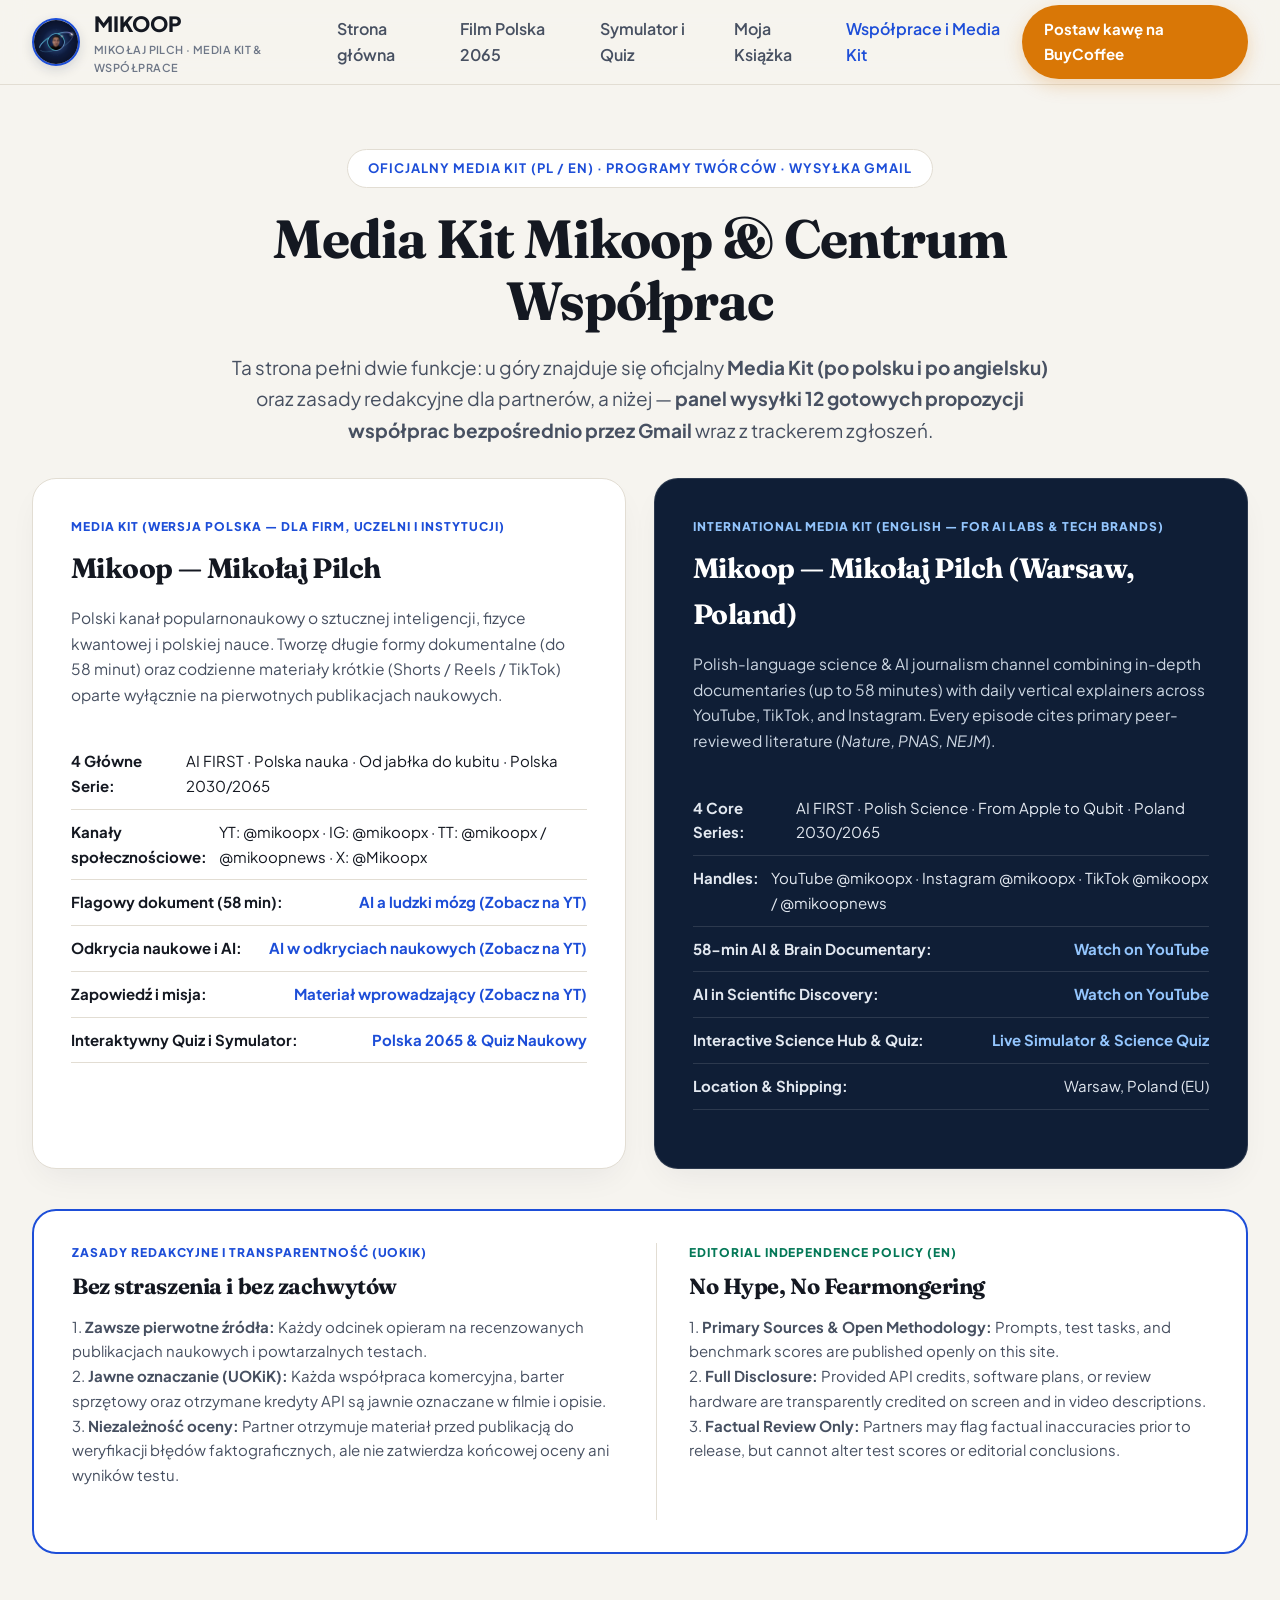
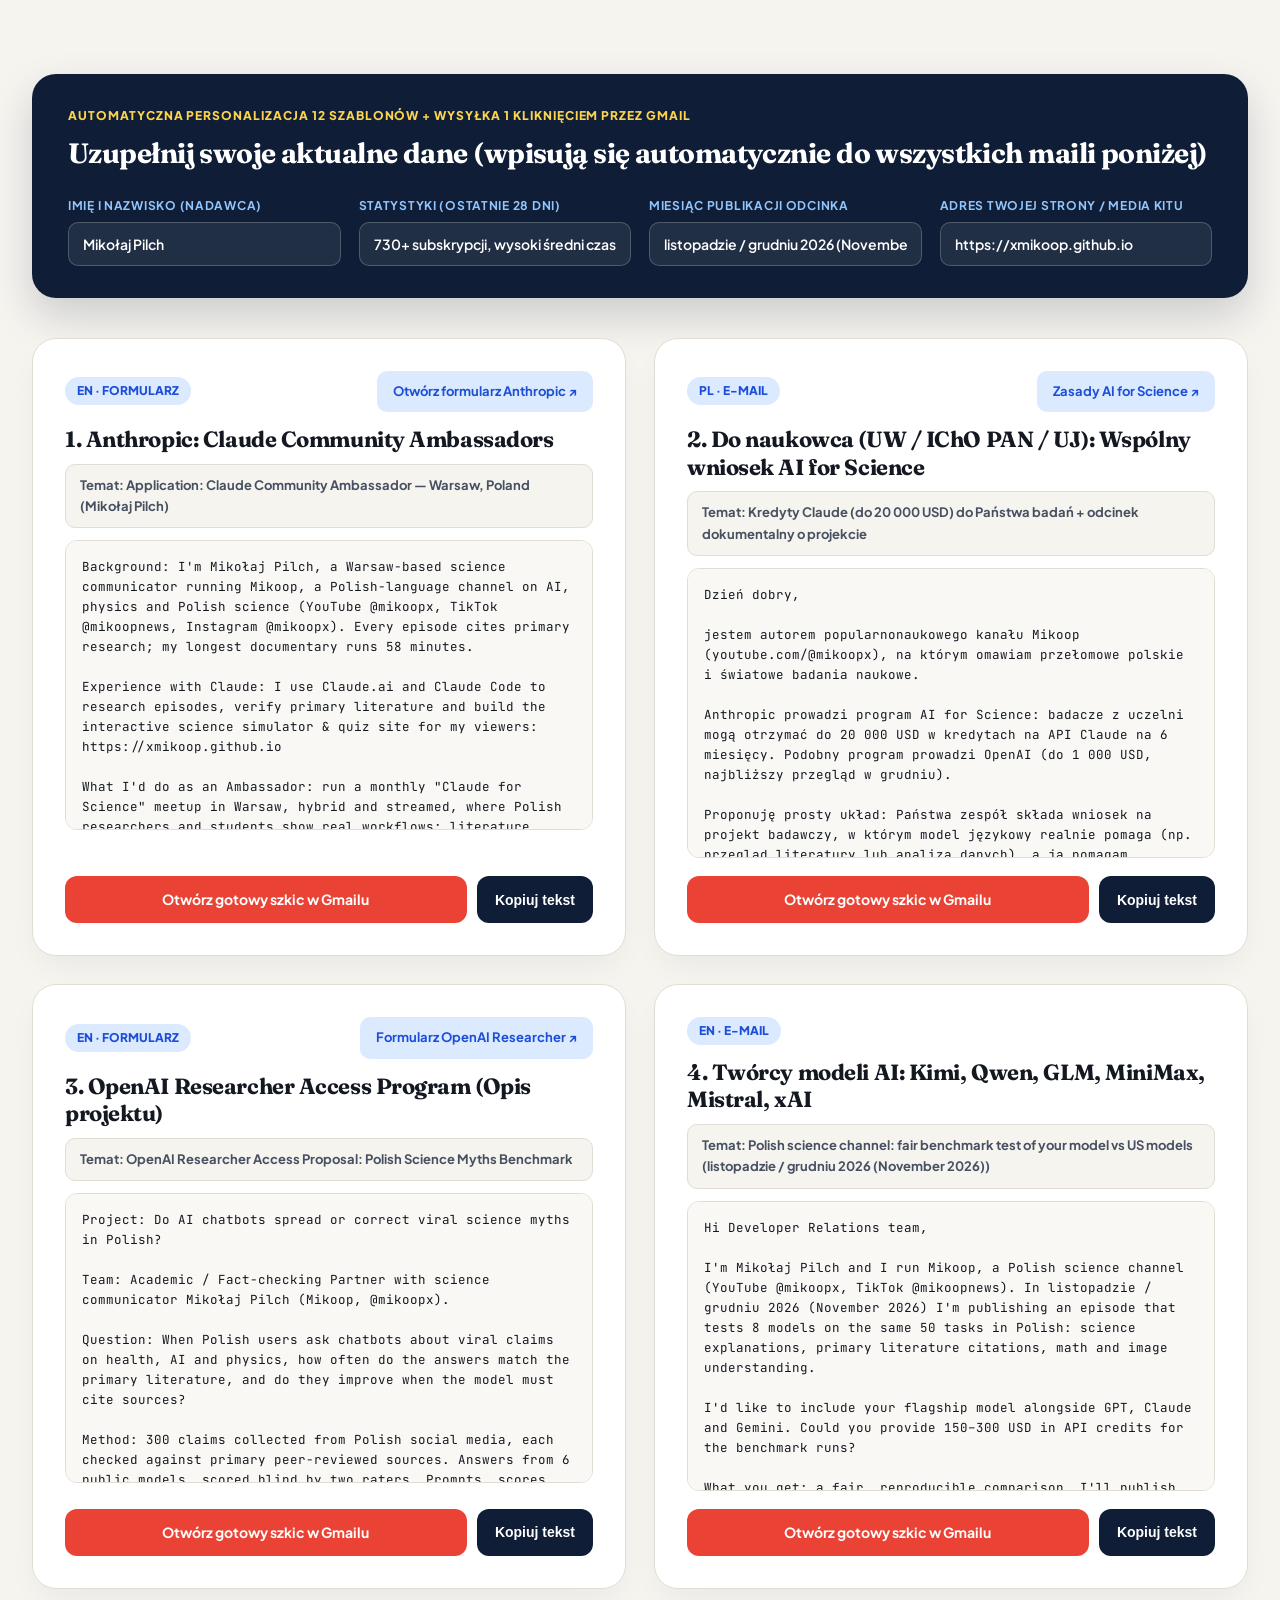
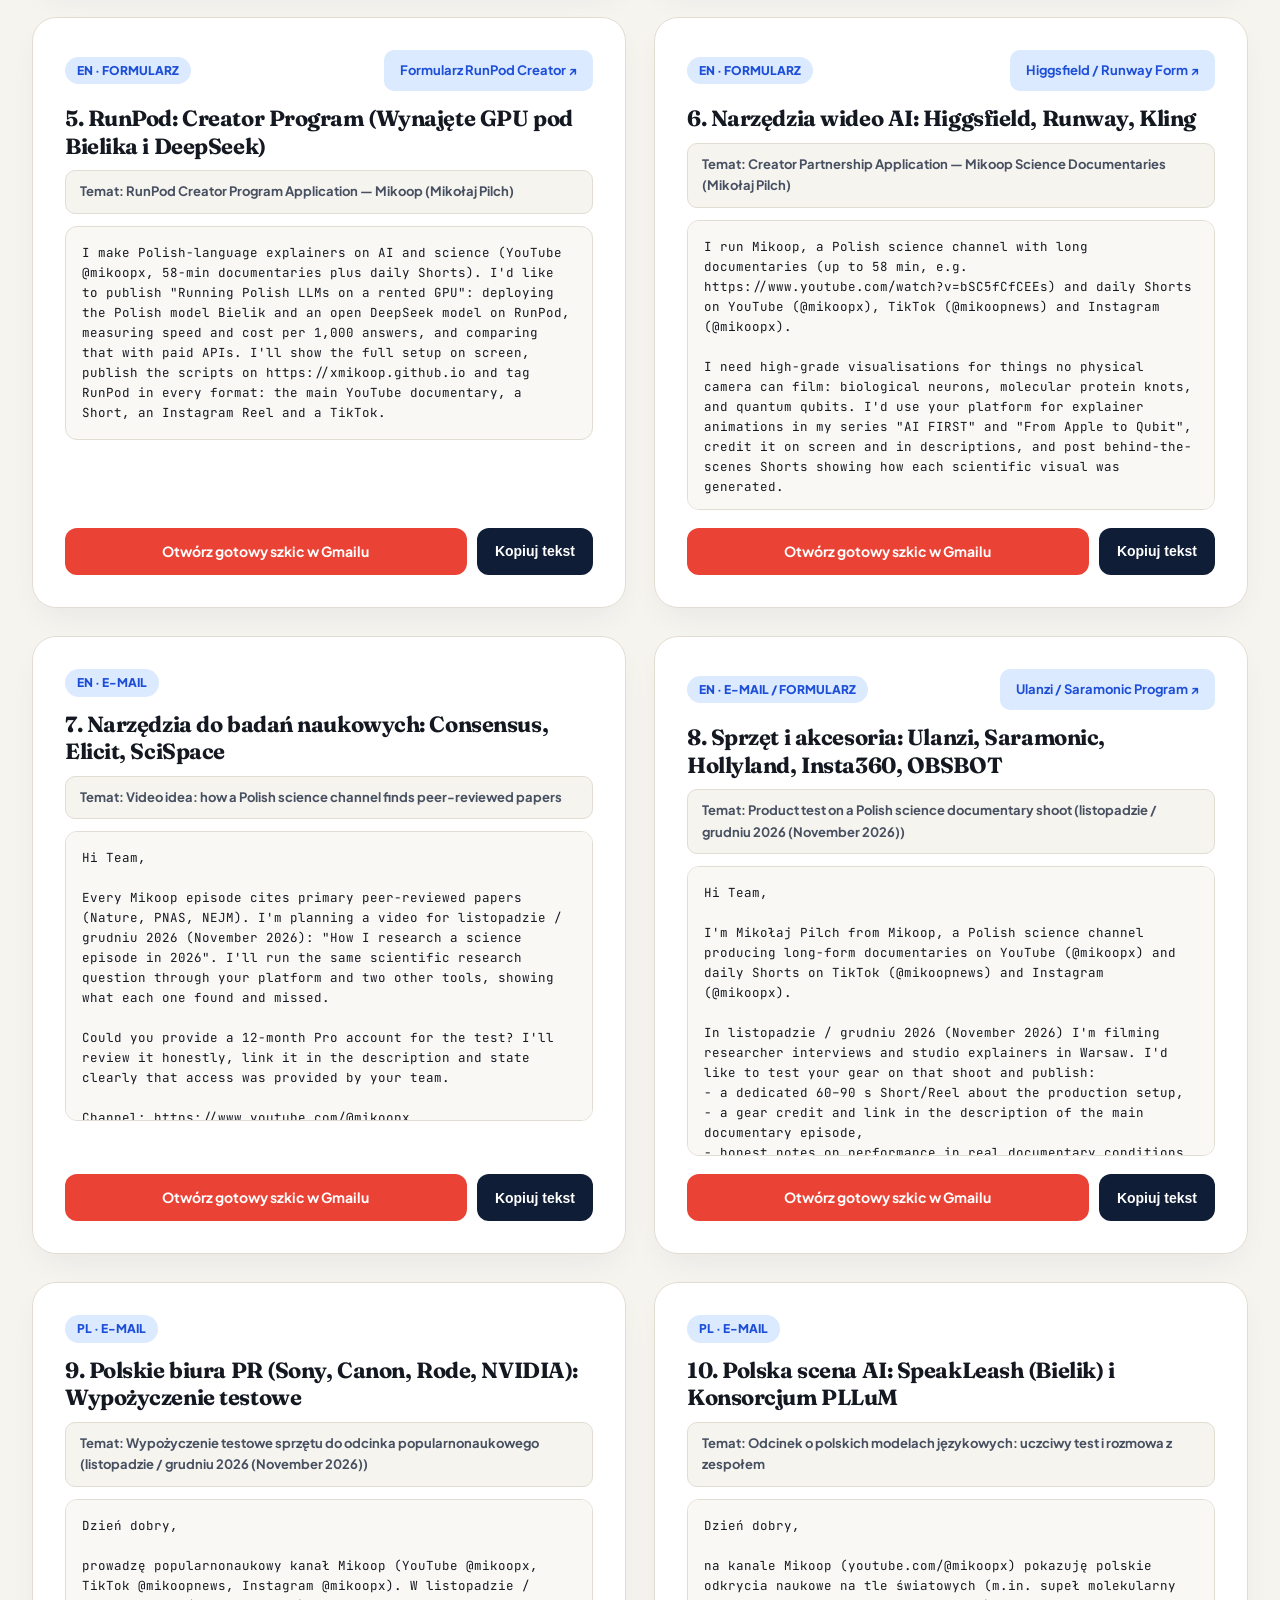
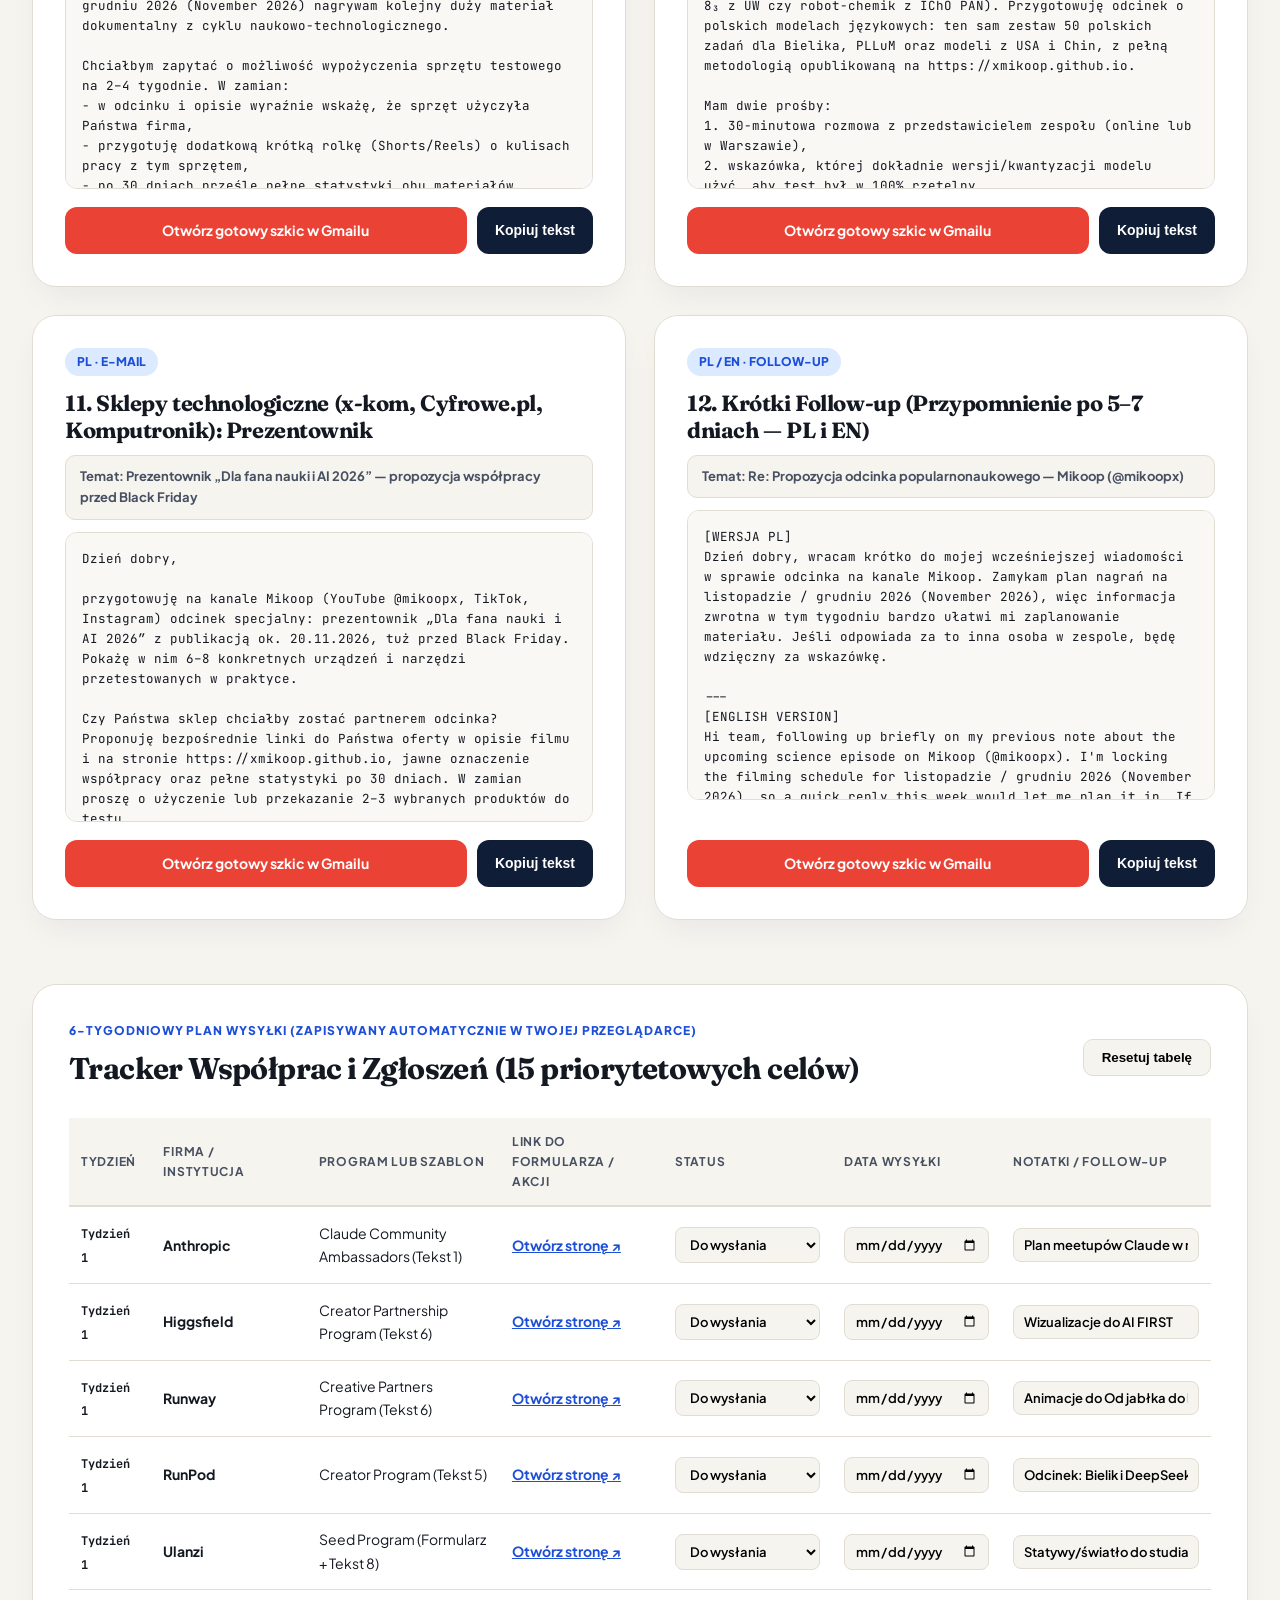
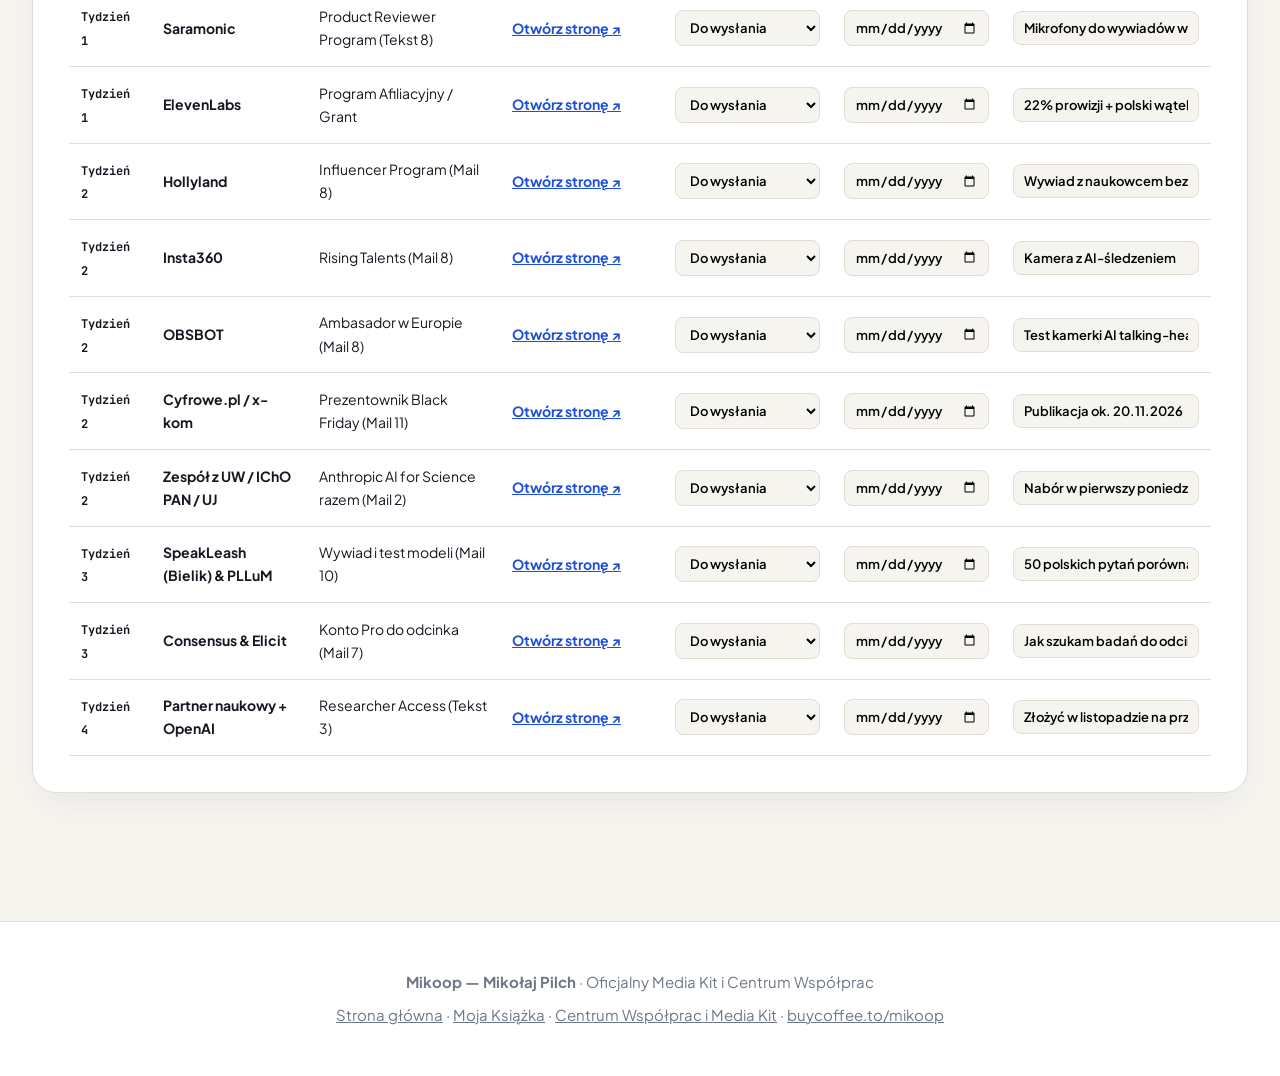
==== wspolprace.html @ fe59af75 "Deploy Mikoop Official Website, Polska 2065 Simulator, Book Page & GEO/LLM Media Kit" ====
<!DOCTYPE html>
<html lang="pl">
<head>
  <meta charset="UTF-8">
  <meta name="viewport" content="width=device-width, initial-scale=1.0">
  <title>Media Kit (PL/EN) & Centrum Współprac Gmail — Mikołaj Pilch | Mikoop</title>
  <meta name="description" content="Oficjalny Media Kit kanału naukowego Mikoop (Mikołaj Pilch), oferta ambasadorska dla marek AI i technologicznych, zasady redakcyjne (PL/EN), 4 serie programowe oraz centrum współprac.">
  <meta name="robots" content="index, follow, max-snippet:-1, max-image-preview:large, max-video-preview:-1">
  <link rel="icon" type="image/jpeg" href="/yt-logo.jpg">
  <link rel="alternate" type="text/markdown" href="/llms.txt" title="Official LLM Media Kit Index (llms.txt)">
  <link rel="alternate" type="text/markdown" href="/llms-full.txt" title="Complete Creator & Brand Ambassador Dossier (llms-full.txt)">
  <script type="application/ld+json">
  {
    "@context": "https://schema.org",
    "@type": "ProfilePage",
    "mainEntity": {
      "@type": "Person",
      "name": "Mikołaj Pilch",
      "alternateName": ["Mikoop", "@mikoopx", "@mikoopnews"],
      "jobTitle": "Polish Science & AI Communicator, Documentary Filmmaker & Tech Brand Ambassador",
      "url": "https://xmikoop.github.io/wspolprace.html",
      "image": "https://xmikoop.github.io/yt-logo.jpg",
      "sameAs": [
        "https://www.youtube.com/@mikoopx",
        "https://www.instagram.com/mikoopx",
        "https://www.tiktok.com/@mikoopx",
        "https://x.com/Mikoopx",
        "https://buycoffee.to/mikoop"
      ]
    }
  }
  </script>
  <link rel="preconnect" href="https://fonts.googleapis.com">
  <link rel="preconnect" href="https://fonts.gstatic.com" crossorigin>
  <link href="https://fonts.googleapis.com/css2?family=Fraunces:opsz,wght@9..144,600;9..144,700&family=Plus+Jakarta+Sans:wght@400;500;600;700;800&family=JetBrains+Mono:wght@500;600;700&display=swap" rel="stylesheet">
  <style>
    :root {
      --bg-ivory: #F6F4EF;
      --bg-white: #FFFFFF;
      --bg-sand: #EDE9DF;
      --bg-navy: #0F1E36;
      --bg-navy-light: #172B4D;
      --text-main: #141821;
      --text-secondary: #475061;
      --text-muted: #6E7787;
      --accent-blue: #1D4ED8;
      --accent-blue-soft: #DBEAFE;
      --accent-amber: #D97706;
      --accent-amber-soft: #FEF3C7;
      --accent-emerald: #047857;
      --accent-emerald-soft: #D1FAE5;
      --border-soft: #E2DDD3;
      --shadow-card: 0 14px 34px -10px rgba(15, 30, 54, 0.07);
      --radius-lg: 24px;
      --radius-md: 16px;
    }

    * {
      box-sizing: border-box;
      margin: 0;
      padding: 0;
    }

    body {
      background-color: var(--bg-ivory);
      color: var(--text-main);
      font-family: 'Plus Jakarta Sans', -apple-system, BlinkMacSystemFont, sans-serif;
      font-size: 17px;
      line-height: 1.65;
      -webkit-font-smoothing: antialiased;
    }

    h1, h2, h3, .serif {
      font-family: 'Fraunces', Georgia, serif;
      letter-spacing: -0.02em;
    }

    .mono {
      font-family: 'JetBrains Mono', monospace;
    }

    a {
      color: inherit;
      text-decoration: none;
    }

    .container {
      width: 100%;
      max-width: 1380px;
      margin: 0 auto;
      padding: 0 32px;
    }

    /* NAVBAR */
    .navbar {
      position: sticky;
      top: 0;
      z-index: 100;
      background: rgba(246, 244, 239, 0.94);
      backdrop-filter: blur(12px);
      border-bottom: 1px solid var(--border-soft);
    }

    .navbar-inner {
      display: flex;
      align-items: center;
      justify-content: space-between;
      height: 84px;
      gap: 20px;
    }

    .brand {
      display: flex;
      align-items: center;
      gap: 14px;
      font-weight: 800;
      font-size: 21px;
    }

    .brand-logo-img {
      width: 48px;
      height: 48px;
      border-radius: 50%;
      object-fit: cover;
      border: 2px solid var(--accent-blue);
      box-shadow: 0 4px 12px rgba(15, 30, 54, 0.15);
    }

    .nav-links {
      display: flex;
      align-items: center;
      gap: 26px;
      font-size: 16px;
      font-weight: 600;
      color: var(--text-secondary);
    }

    .nav-links a:hover, .nav-links a.active {
      color: var(--accent-blue);
    }

    .btn-coffee-nav {
      display: inline-flex;
      align-items: center;
      gap: 10px;
      background: var(--accent-amber);
      color: #FFFFFF;
      font-weight: 700;
      font-size: 15px;
      padding: 12px 22px;
      border-radius: 999px;
      box-shadow: 0 6px 18px rgba(217, 119, 6, 0.25);
    }

    /* HERO */
    .hero {
      padding: 64px 0 48px;
      text-align: center;
    }

    .eyebrow {
      display: inline-flex;
      align-items: center;
      gap: 10px;
      background: var(--bg-white);
      border: 1px solid var(--border-soft);
      padding: 8px 20px;
      border-radius: 999px;
      font-size: 13px;
      font-weight: 700;
      text-transform: uppercase;
      letter-spacing: 0.08em;
      color: var(--accent-blue);
      margin-bottom: 20px;
    }

    .hero h1 {
      font-size: clamp(34px, 4.2vw, 56px);
      line-height: 1.15;
      max-width: 980px;
      margin: 0 auto 20px;
    }

    .hero p {
      font-size: 19px;
      color: var(--text-secondary);
      max-width: 820px;
      margin: 0 auto 32px;
    }

    /* MEDIA KIT DUAL BLOCK */
    .mediakit-grid {
      display: grid;
      grid-template-columns: 1fr 1fr;
      gap: 28px;
      margin-bottom: 40px;
    }

    .mk-card {
      background: var(--bg-white);
      border: 1px solid var(--border-soft);
      border-radius: var(--radius-lg);
      padding: 38px;
      box-shadow: var(--shadow-card);
      text-align: left;
    }

    .mk-card-en {
      background: var(--bg-navy);
      color: #FFFFFF;
      border: 1px solid rgba(255,255,255,0.12);
    }

    .mk-card h2 {
      font-size: 28px;
      margin-bottom: 14px;
    }

    .mk-list {
      list-style: none;
      margin: 20px 0;
    }

    .mk-list li {
      padding: 10px 0;
      border-bottom: 1px solid var(--border-soft);
      font-size: 15px;
      display: flex;
      justify-content: space-between;
      gap: 12px;
    }

    .mk-card-en .mk-list li {
      border-bottom: 1px solid rgba(255,255,255,0.12);
      color: #E2E8F0;
    }

    .rules-banner {
      background: var(--bg-white);
      border: 2px solid var(--accent-blue);
      border-radius: var(--radius-lg);
      padding: 32px 38px;
      margin-bottom: 56px;
      display: grid;
      grid-template-columns: 1fr 1fr;
      gap: 32px;
    }

    /* PERSONALIZER BAR */
    .personalizer {
      background: var(--bg-navy);
      color: #FFFFFF;
      border-radius: var(--radius-lg);
      padding: 32px 36px;
      margin-bottom: 40px;
      box-shadow: 0 18px 40px rgba(15, 30, 54, 0.18);
    }

    .personalizer-grid {
      display: grid;
      grid-template-columns: repeat(4, 1fr);
      gap: 18px;
      margin-top: 20px;
    }

    .field-group label {
      display: block;
      font-size: 12px;
      font-weight: 700;
      text-transform: uppercase;
      letter-spacing: 0.06em;
      color: #93C5FD;
      margin-bottom: 6px;
    }

    .field-group input {
      width: 100%;
      padding: 12px 14px;
      border-radius: 10px;
      border: 1px solid rgba(255,255,255,0.2);
      background: rgba(255,255,255,0.08);
      color: #FFFFFF;
      font-family: inherit;
      font-size: 14px;
      font-weight: 600;
    }

    /* EMAIL TEMPLATES GRID */
    .templates-grid {
      display: grid;
      grid-template-columns: repeat(2, 1fr);
      gap: 28px;
      margin-bottom: 64px;
    }

    .email-card {
      background: var(--bg-white);
      border: 1px solid var(--border-soft);
      border-radius: var(--radius-lg);
      padding: 32px;
      box-shadow: var(--shadow-card);
      display: flex;
      flex-direction: column;
      justify-content: space-between;
    }

    .email-badge-row {
      display: flex;
      align-items: center;
      justify-content: space-between;
      gap: 10px;
      margin-bottom: 14px;
    }

    .badge-lang {
      font-size: 12px;
      font-weight: 800;
      padding: 4px 12px;
      border-radius: 999px;
      text-transform: uppercase;
    }

    .email-card h3 {
      font-size: 22px;
      line-height: 1.25;
      margin-bottom: 10px;
    }

    .email-subject {
      font-size: 13px;
      font-weight: 700;
      color: var(--text-secondary);
      background: var(--bg-ivory);
      padding: 10px 14px;
      border-radius: 10px;
      margin-bottom: 12px;
      border: 1px solid var(--border-soft);
    }

    .email-body {
      font-family: 'JetBrains Mono', monospace;
      font-size: 12.5px;
      line-height: 1.6;
      background: #F9F8F5;
      border: 1px solid var(--border-soft);
      border-radius: 12px;
      padding: 16px;
      white-space: pre-wrap;
      color: var(--text-main);
      max-height: 290px;
      overflow-y: auto;
      margin-bottom: 18px;
    }

    .email-actions {
      display: flex;
      flex-wrap: wrap;
      gap: 10px;
    }

    .btn-gmail {
      flex: 1;
      display: inline-flex;
      align-items: center;
      justify-content: center;
      gap: 8px;
      background: #EA4335;
      color: #FFFFFF;
      font-weight: 700;
      font-size: 14px;
      padding: 12px 18px;
      border-radius: 12px;
      border: none;
      cursor: pointer;
      transition: background 0.15s ease;
    }

    .btn-gmail:hover {
      background: #C5221F;
    }

    .btn-copy {
      display: inline-flex;
      align-items: center;
      justify-content: center;
      background: var(--bg-navy);
      color: #FFFFFF;
      font-weight: 700;
      font-size: 14px;
      padding: 12px 18px;
      border-radius: 12px;
      border: none;
      cursor: pointer;
    }

    .btn-form-link {
      display: inline-flex;
      align-items: center;
      justify-content: center;
      background: var(--accent-blue-soft);
      color: var(--accent-blue);
      font-weight: 700;
      font-size: 13px;
      padding: 10px 16px;
      border-radius: 10px;
    }

    /* TRACKER TABLE */
    .tracker-card {
      background: var(--bg-white);
      border: 1px solid var(--border-soft);
      border-radius: var(--radius-lg);
      padding: 36px;
      box-shadow: var(--shadow-card);
      margin-bottom: 64px;
      overflow-x: auto;
    }

    table {
      width: 100%;
      border-collapse: collapse;
      font-size: 14px;
    }

    th {
      text-align: left;
      padding: 14px 12px;
      background: var(--bg-ivory);
      border-bottom: 2px solid var(--border-soft);
      font-size: 12px;
      text-transform: uppercase;
      letter-spacing: 0.06em;
      color: var(--text-secondary);
    }

    td {
      padding: 14px 12px;
      border-bottom: 1px solid var(--border-soft);
      vertical-align: middle;
    }

    select.status-select, input.tracker-input {
      padding: 8px 10px;
      border-radius: 8px;
      border: 1px solid var(--border-soft);
      font-family: inherit;
      font-size: 13px;
      font-weight: 600;
      background: var(--bg-ivory);
    }

    footer {
      background: var(--bg-white);
      border-top: 1px solid var(--border-soft);
      padding: 48px 0;
      text-align: center;
      font-size: 15px;
      color: var(--text-muted);
    }

    @media (max-width: 1024px) {
      .mediakit-grid, .rules-banner, .personalizer-grid, .templates-grid {
        grid-template-columns: 1fr;
      }
      .nav-links {
        display: none;
      }
    }
  </style>
</head>
<body>

  <header class="navbar">
    <div class="container navbar-inner">
      <a href="/index.html" class="brand">
        <img src="/yt-logo.jpg" alt="Mikoop Logo" class="brand-logo-img">
        <div>
          <div>MIKOOP</div>
          <div style="font-size: 11px; font-weight: 600; color: var(--text-muted); letter-spacing: 0.04em;">MIKOŁAJ PILCH · MEDIA KIT &amp; WSPÓŁPRACE</div>
        </div>
      </a>
      <nav class="nav-links">
        <a href="/index.html">Strona główna</a>
        <a href="/index.html#polska2065">Film Polska 2065</a>
        <a href="/index.html#symulator">Symulator i Quiz</a>
        <a href="/ksiazka.html">Moja Książka</a>
        <a href="/wspolprace.html" class="active">Współprace i Media Kit</a>
      </nav>
      <a href="https://buycoffee.to/mikoop" target="_blank" rel="noopener" class="btn-coffee-nav">
        Postaw kawę na BuyCoffee
      </a>
    </div>
  </header>

  <section class="hero">
    <div class="container">
      <div class="eyebrow">Oficjalny Media Kit (PL / EN) · Programy Twórców · Wysyłka Gmail</div>
      <h1>Media Kit Mikoop &amp; Centrum Współprac</h1>
      <p>
        Ta strona pełni dwie funkcje: u góry znajduje się oficjalny <strong>Media Kit (po polsku i po angielsku)</strong> oraz zasady redakcyjne dla partnerów, a niżej — <strong>panel wysyłki 12 gotowych propozycji współprac bezpośrednio przez Gmail</strong> wraz z trackerem zgłoszeń.
      </p>

      <!-- MEDIA KIT PL + EN -->
      <div class="mediakit-grid" id="media-kit">
        <div class="mk-card">
          <div style="font-size: 12px; font-weight: 800; color: var(--accent-blue); text-transform: uppercase; letter-spacing: 0.08em; margin-bottom: 8px;">
            Media Kit (Wersja Polska — dla firm, uczelni i instytucji)
          </div>
          <h2>Mikoop — Mikołaj Pilch</h2>
          <p style="color: var(--text-secondary); font-size: 15.5px;">
            Polski kanał popularnonaukowy o sztucznej inteligencji, fizyce kwantowej i polskiej nauce. Tworzę długie formy dokumentalne (do 58 minut) oraz codzienne materiały krótkie (Shorts / Reels / TikTok) oparte wyłącznie na pierwotnych publikacjach naukowych.
          </p>
          <ul class="mk-list">
            <li><span><strong>4 Główne Serie:</strong></span> <span>AI FIRST · Polska nauka · Od jabłka do kubitu · Polska 2030/2065</span></li>
            <li><span><strong>Kanały społecznościowe:</strong></span> <span>YT: @mikoopx · IG: @mikoopx · TT: @mikoopx / @mikoopnews · X: @Mikoopx</span></li>
            <li><span><strong>Flagowy dokument (58 min):</strong></span> <a href="https://www.youtube.com/watch?v=bSC5fCfCEEs" target="_blank" style="color:var(--accent-blue); font-weight:700;">AI a ludzki mózg (Zobacz na YT)</a></li>
            <li><span><strong>Odkrycia naukowe i AI:</strong></span> <a href="https://youtu.be/UdK9pxMEkSM" target="_blank" style="color:var(--accent-blue); font-weight:700;">AI w odkryciach naukowych (Zobacz na YT)</a></li>
            <li><span><strong>Zapowiedź i misja:</strong></span> <a href="https://www.youtube.com/watch?v=JrESbTDLFHg" target="_blank" style="color:var(--accent-blue); font-weight:700;">Materiał wprowadzający (Zobacz na YT)</a></li>
            <li><span><strong>Interaktywny Quiz i Symulator:</strong></span> <a href="/index.html#symulator" style="color:var(--accent-blue); font-weight:700;">Polska 2065 &amp; Quiz Naukowy</a></li>
          </ul>
        </div>

        <div class="mk-card mk-card-en">
          <div style="font-size: 12px; font-weight: 800; color: #93C5FD; text-transform: uppercase; letter-spacing: 0.08em; margin-bottom: 8px;">
            International Media Kit (English — For AI Labs &amp; Tech Brands)
          </div>
          <h2 style="color: #FFFFFF;">Mikoop — Mikołaj Pilch (Warsaw, Poland)</h2>
          <p style="color: #CBD5E1; font-size: 15.5px;">
            Polish-language science &amp; AI journalism channel combining in-depth documentaries (up to 58 minutes) with daily vertical explainers across YouTube, TikTok, and Instagram. Every episode cites primary peer-reviewed literature (<em>Nature, PNAS, NEJM</em>).
          </p>
          <ul class="mk-list">
            <li><span><strong>4 Core Series:</strong></span> <span>AI FIRST · Polish Science · From Apple to Qubit · Poland 2030/2065</span></li>
            <li><span><strong>Handles:</strong></span> <span>YouTube @mikoopx · Instagram @mikoopx · TikTok @mikoopx / @mikoopnews</span></li>
            <li><span><strong>58-min AI &amp; Brain Documentary:</strong></span> <a href="https://www.youtube.com/watch?v=bSC5fCfCEEs" target="_blank" style="color:#93C5FD; font-weight:700;">Watch on YouTube</a></li>
            <li><span><strong>AI in Scientific Discovery:</strong></span> <a href="https://youtu.be/UdK9pxMEkSM" target="_blank" style="color:#93C5FD; font-weight:700;">Watch on YouTube</a></li>
            <li><span><strong>Interactive Science Hub &amp; Quiz:</strong></span> <a href="/index.html#quiz" style="color:#93C5FD; font-weight:700;">Live Simulator &amp; Science Quiz</a></li>
            <li><span><strong>Location &amp; Shipping:</strong></span> <span>Warsaw, Poland (EU)</span></li>
          </ul>
        </div>
      </div>

      <!-- ZASADY REDAKCYJNE PL + EN -->
      <div class="rules-banner">
        <div style="text-align: left;">
          <div style="font-size: 12px; font-weight: 800; color: var(--accent-blue); text-transform: uppercase; letter-spacing: 0.08em; margin-bottom: 6px;">
            Zasady Redakcyjne i Transparentność (UOKiK)
          </div>
          <h3 style="font-size: 22px; margin-bottom: 10px;">Bez straszenia i bez zachwytów</h3>
          <p style="font-size: 15px; color: var(--text-secondary);">
            1. <strong>Zawsze pierwotne źródła:</strong> Każdy odcinek opieram na recenzowanych publikacjach naukowych i powtarzalnych testach.<br>
            2. <strong>Jawne oznaczanie (UOKiK):</strong> Każda współpraca komercyjna, barter sprzętowy oraz otrzymane kredyty API są jawnie oznaczane w filmie i opisie.<br>
            3. <strong>Niezależność oceny:</strong> Partner otrzymuje materiał przed publikacją do weryfikacji błędów faktograficznych, ale nie zatwierdza końcowej oceny ani wyników testu.
          </p>
        </div>
        <div style="text-align: left; border-left: 1px solid var(--border-soft); padding-left: 32px;">
          <div style="font-size: 12px; font-weight: 800; color: var(--accent-emerald); text-transform: uppercase; letter-spacing: 0.08em; margin-bottom: 6px;">
            Editorial Independence Policy (EN)
          </div>
          <h3 style="font-size: 22px; margin-bottom: 10px;">No Hype, No Fearmongering</h3>
          <p style="font-size: 15px; color: var(--text-secondary);">
            1. <strong>Primary Sources &amp; Open Methodology:</strong> Prompts, test tasks, and benchmark scores are published openly on this site.<br>
            2. <strong>Full Disclosure:</strong> Provided API credits, software plans, or review hardware are transparently credited on screen and in video descriptions.<br>
            3. <strong>Factual Review Only:</strong> Partners may flag factual inaccuracies prior to release, but cannot alter test scores or editorial conclusions.
          </p>
        </div>
      </div>
    </div>
  </section>

  <!-- GMAIL GENERATOR & 12 TEMPLATES -->
  <section style="padding: 16px 0 64px;">
    <div class="container">
      <div class="personalizer">
        <div style="display:flex; justify-content:space-between; align-items:center; flex-wrap:wrap; gap:12px;">
          <div>
            <div style="font-size:12px; font-weight:800; color:#FCD34D; text-transform:uppercase; letter-spacing:0.08em;">
              Automatyczna personalizacja 12 szablonów + wysyłka 1 kliknięciem przez Gmail
            </div>
            <h2 style="font-size:28px; color:#FFFFFF; margin-top:4px;">Uzupełnij swoje aktualne dane (wpisują się automatycznie do wszystkich maili poniżej)</h2>
          </div>
        </div>
        <div class="personalizer-grid">
          <div class="field-group">
            <label>Imię i nazwisko (Nadawca)</label>
            <input type="text" id="inp-name" value="Mikołaj Pilch" oninput="renderEmails()">
          </div>
          <div class="field-group">
            <label>Statystyki (Ostatnie 28 dni)</label>
            <input type="text" id="inp-stats" value="730+ subskrypcji, wysoki średni czas oglądania dokumentów (do 58 min)" oninput="renderEmails()">
          </div>
          <div class="field-group">
            <label>Miesiąc publikacji odcinka</label>
            <input type="text" id="inp-month" value="listopadzie / grudniu 2026 (November 2026)" oninput="renderEmails()">
          </div>
          <div class="field-group">
            <label>Adres Twojej strony / Media Kitu</label>
            <input type="text" id="inp-url" value="https://xmikoop.github.io" oninput="renderEmails()">
          </div>
        </div>
      </div>

      <div class="templates-grid" id="emails-container"></div>

      <!-- INTERACTIVE TRACKER (15 ROWS FROM CLAUDE PLAN) -->
      <div class="tracker-card" id="tracker">
        <div style="display:flex; justify-content:space-between; align-items:center; flex-wrap:wrap; gap:16px; margin-bottom:24px;">
          <div>
            <div style="font-size:12px; font-weight:800; color:var(--accent-blue); text-transform:uppercase; letter-spacing:0.08em;">
              6-tygodniowy plan wysyłki (zapisywany automatycznie w Twojej przeglądarce)
            </div>
            <h2 style="font-size:30px; margin-top:4px;">Tracker Współprac i Zgłoszeń (15 priorytetowych celów)</h2>
          </div>
          <button onclick="resetTracker()" style="background:var(--bg-ivory); border:1px solid var(--border-soft); padding:10px 18px; border-radius:10px; font-weight:700; cursor:pointer;">
            Resetuj tabelę
          </button>
        </div>

        <table>
          <thead>
            <tr>
              <th>Tydzień</th>
              <th>Firma / Instytucja</th>
              <th>Program lub Szablon</th>
              <th>Link do formularza / akcji</th>
              <th>Status</th>
              <th>Data wysyłki</th>
              <th>Notatki / Follow-up</th>
            </tr>
          </thead>
          <tbody id="tracker-tbody"></tbody>
        </table>
      </div>
    </div>
  </section>

  <footer>
    <div class="container">
      <p><strong>Mikoop — Mikołaj Pilch</strong> · Oficjalny Media Kit i Centrum Współprac</p>
      <p style="margin-top: 8px;">
        <a href="/index.html" style="text-decoration: underline;">Strona główna</a> ·
        <a href="/ksiazka.html" style="text-decoration: underline;">Moja Książka</a> ·
        <a href="/wspolprace.html" style="text-decoration: underline;">Centrum Współprac i Media Kit</a> ·
        <a href="https://buycoffee.to/mikoop" target="_blank" style="text-decoration: underline;">buycoffee.to/mikoop</a>
      </p>
    </div>
  </footer>

  <script>
    const EMAIL_TEMPLATES = [
      {
        id: 1,
        title: "1. Anthropic: Claude Community Ambassadors",
        lang: "EN · Formularz",
        formUrl: "https://claude.com/community/ambassador",
        formLabel: "Otwórz formularz Anthropic",
        to: "",
        subjectTpl: "Application: Claude Community Ambassador — Warsaw, Poland ({NAME})",
        bodyTpl: `Background: I'm {NAME}, a Warsaw-based science communicator running Mikoop, a Polish-language channel on AI, physics and Polish science (YouTube @mikoopx, TikTok @mikoopnews, Instagram @mikoopx). Every episode cites primary research; my longest documentary runs 58 minutes.

Experience with Claude: I use Claude.ai and Claude Code to research episodes, verify primary literature and build the interactive science simulator & quiz site for my viewers: {URL}

What I'd do as an Ambassador: run a monthly "Claude for Science" meetup in Warsaw, hybrid and streamed, where Polish researchers and students show real workflows: literature review, data analysis, lab automation. After each event I'd publish a recap video and an interactive quiz.

Why me: Polish AI coverage swings between hype and fear. My rule is "no hype, no fearmongering, sources in every video", and that's the tone I'd bring to the community.`
      },
      {
        id: 2,
        title: "2. Do naukowca (UW / IChO PAN / UJ): Wspólny wniosek AI for Science",
        lang: "PL · E-mail",
        formUrl: "https://support.claude.com/en/articles/11199177-anthropic-s-ai-for-science-program",
        formLabel: "Zasady AI for Science",
        to: "",
        subjectTpl: "Kredyty Claude (do 20 000 USD) do Państwa badań + odcinek dokumentalny o projekcie",
        bodyTpl: `Dzień dobry,

jestem autorem popularnonaukowego kanału Mikoop (youtube.com/@mikoopx), na którym omawiam przełomowe polskie i światowe badania naukowe.

Anthropic prowadzi program AI for Science: badacze z uczelni mogą otrzymać do 20 000 USD w kredytach na API Claude na 6 miesięcy. Podobny program prowadzi OpenAI (do 1 000 USD, najbliższy przegląd w grudniu).

Proponuję prosty układ: Państwa zespół składa wniosek na projekt badawczy, w którym model językowy realnie pomaga (np. przegląd literatury lub analiza danych), a ja pomagam przygotować opis i dokumentuję projekt w odcinku z serii „Polska nauka”, z pełnym wskazaniem zespołu i publikacji. Państwo weryfikują fakty przed publikacją, a ocena jest w pełni uczciwa.

Czy znalazłoby się 15 minut na krótką rozmowę w przyszłym tygodniu?

Z wyrazami szacunku,
{NAME}
Mikoop: https://www.youtube.com/@mikoopx
Media Kit: {URL}/wspolprace.html`
      },
      {
        id: 3,
        title: "3. OpenAI Researcher Access Program (Opis projektu)",
        lang: "EN · Formularz",
        formUrl: "https://openai.com/form/researcher-access-program",
        formLabel: "Formularz OpenAI Researcher",
        to: "",
        subjectTpl: "OpenAI Researcher Access Proposal: Polish Science Myths Benchmark",
        bodyTpl: `Project: Do AI chatbots spread or correct viral science myths in Polish?

Team: Academic / Fact-checking Partner with science communicator {NAME} (Mikoop, @mikoopx).

Question: When Polish users ask chatbots about viral claims on health, AI and physics, how often do the answers match the primary literature, and do they improve when the model must cite sources?

Method: 300 claims collected from Polish social media, each checked against primary peer-reviewed sources. Answers from 6 public models, scored blind by two raters. Prompts, scores and code published openly at {URL}.

Credits requested: 1,000 USD for repeated evaluation runs across models and settings.

Outputs: an open dataset, a preprint, a public documentary video on YouTube (@mikoopx) and an interactive quiz where viewers test themselves on the same claims.`
      },
      {
        id: 4,
        title: "4. Twórcy modeli AI: Kimi, Qwen, GLM, MiniMax, Mistral, xAI",
        lang: "EN · E-mail",
        formUrl: "",
        formLabel: "",
        to: "",
        subjectTpl: "Polish science channel: fair benchmark test of your model vs US models ({MONTH})",
        bodyTpl: `Hi Developer Relations team,

I'm {NAME} and I run Mikoop, a Polish science channel (YouTube @mikoopx, TikTok @mikoopnews). In {MONTH} I'm publishing an episode that tests 8 models on the same 50 tasks in Polish: science explanations, primary literature citations, math and image understanding.

I'd like to include your flagship model alongside GPT, Claude and Gemini. Could you provide 150–300 USD in API credits for the benchmark runs?

What you get: a fair, reproducible comparison. I'll publish every prompt and score on {URL}, link your platform and clearly state the credits came from you. You can flag factual errors before release, but not change scores.

Recent work:
- 58-min documentary on AI and the brain: https://www.youtube.com/watch?v=bSC5fCfCEEs
- AI in scientific discovery: https://youtu.be/UdK9pxMEkSM

Thanks,
{NAME}`
      },
      {
        id: 5,
        title: "5. RunPod: Creator Program (Wynajęte GPU pod Bielika i DeepSeek)",
        lang: "EN · Formularz",
        formUrl: "https://www.runpod.io/creator-program",
        formLabel: "Formularz RunPod Creator",
        to: "",
        subjectTpl: "RunPod Creator Program Application — Mikoop ({NAME})",
        bodyTpl: `I make Polish-language explainers on AI and science (YouTube @mikoopx, 58-min documentaries plus daily Shorts). I'd like to publish "Running Polish LLMs on a rented GPU": deploying the Polish model Bielik and an open DeepSeek model on RunPod, measuring speed and cost per 1,000 answers, and comparing that with paid APIs. I'll show the full setup on screen, publish the scripts on {URL} and tag RunPod in every format: the main YouTube documentary, a Short, an Instagram Reel and a TikTok.`
      },
      {
        id: 6,
        title: "6. Narzędzia wideo AI: Higgsfield, Runway, Kling",
        lang: "EN · Formularz",
        formUrl: "https://higgsfield.ai/creator-partnership-program",
        formLabel: "Higgsfield / Runway Form",
        to: "",
        subjectTpl: "Creator Partnership Application — Mikoop Science Documentaries ({NAME})",
        bodyTpl: `I run Mikoop, a Polish science channel with long documentaries (up to 58 min, e.g. https://www.youtube.com/watch?v=bSC5fCfCEEs) and daily Shorts on YouTube (@mikoopx), TikTok (@mikoopnews) and Instagram (@mikoopx).

I need high-grade visualisations for things no physical camera can film: biological neurons, molecular protein knots, and quantum qubits. I'd use your platform for explainer animations in my series "AI FIRST" and "From Apple to Qubit", credit it on screen and in descriptions, and post behind-the-scenes Shorts showing how each scientific visual was generated.

Media Kit: {URL}/wspolprace.html`
      },
      {
        id: 7,
        title: "7. Narzędzia do badań naukowych: Consensus, Elicit, SciSpace",
        lang: "EN · E-mail",
        formUrl: "",
        formLabel: "",
        to: "",
        subjectTpl: "Video idea: how a Polish science channel finds peer-reviewed papers",
        bodyTpl: `Hi Team,

Every Mikoop episode cites primary peer-reviewed papers (Nature, PNAS, NEJM). I'm planning a video for {MONTH}: "How I research a science episode in 2026". I'll run the same scientific research question through your platform and two other tools, showing what each one found and missed.

Could you provide a 12-month Pro account for the test? I'll review it honestly, link it in the description and state clearly that access was provided by your team.

Channel: https://www.youtube.com/@mikoopx
Media Kit: {URL}/wspolprace.html

Best,
{NAME}`
      },
      {
        id: 8,
        title: "8. Sprzęt i akcesoria: Ulanzi, Saramonic, Hollyland, Insta360, OBSBOT",
        lang: "EN · E-mail / Formularz",
        formUrl: "https://www.ulanzi.com/pages/activites",
        formLabel: "Ulanzi / Saramonic Program",
        to: "",
        subjectTpl: "Product test on a Polish science documentary shoot ({MONTH})",
        bodyTpl: `Hi Team,

I'm {NAME} from Mikoop, a Polish science channel producing long-form documentaries on YouTube (@mikoopx) and daily Shorts on TikTok (@mikoopnews) and Instagram (@mikoopx).

In {MONTH} I'm filming researcher interviews and studio explainers in Warsaw. I'd like to test your gear on that shoot and publish:
- a dedicated 60–90 s Short/Reel about the production setup,
- a gear credit and link in the description of the main documentary episode,
- honest notes on performance in real documentary conditions.

Stats & profile: {STATS}.
Media Kit: {URL}/wspolprace.html

Could we arrange a review unit for this shoot? Shipping to Warsaw, Poland.

Best,
{NAME}`
      },
      {
        id: 9,
        title: "9. Polskie biura PR (Sony, Canon, Rode, NVIDIA): Wypożyczenie testowe",
        lang: "PL · E-mail",
        formUrl: "",
        formLabel: "",
        to: "",
        subjectTpl: "Wypożyczenie testowe sprzętu do odcinka popularnonaukowego ({MONTH})",
        bodyTpl: `Dzień dobry,

prowadzę popularnonaukowy kanał Mikoop (YouTube @mikoopx, TikTok @mikoopnews, Instagram @mikoopx). W {MONTH} nagrywam kolejny duży materiał dokumentalny z cyklu naukowo-technologicznego.

Chciałbym zapytać o możliwość wypożyczenia sprzętu testowego na 2–4 tygodnie. W zamian:
- w odcinku i opisie wyraźnie wskażę, że sprzęt użyczyła Państwa firma,
- przygotuję dodatkową krótką rolkę (Shorts/Reels) o kulisach pracy z tym sprzętem,
- po 30 dniach prześlę pełne statystyki obu materiałów.

Oczywiście podpiszę umowę użyczenia, a sprzęt wróci w nienaruszonym stanie w ustalonym terminie.
Media Kit: {URL}/wspolprace.html

Czy mogę prosić o kontakt do osoby odpowiedzialnej za wypożyczenia prasowe/testowe?

Z poważaniem,
{NAME}`
      },
      {
        id: 10,
        title: "10. Polska scena AI: SpeakLeash (Bielik) i Konsorcjum PLLuM",
        lang: "PL · E-mail",
        formUrl: "",
        formLabel: "",
        to: "",
        subjectTpl: "Odcinek o polskich modelach językowych: uczciwy test i rozmowa z zespołem",
        bodyTpl: `Dzień dobry,

na kanale Mikoop (youtube.com/@mikoopx) pokazuję polskie odkrycia naukowe na tle światowych (m.in. supeł molekularny 8₃ z UW czy robot-chemik z IChO PAN). Przygotowuję odcinek o polskich modelach językowych: ten sam zestaw 50 polskich zadań dla Bielika, PLLuM oraz modeli z USA i Chin, z pełną metodologią opublikowaną na {URL}.

Mam dwie prośby:
1. 30-minutowa rozmowa z przedstawicielem zespołu (online lub w Warszawie),
2. wskazówka, której dokładnie wersji/kwantyzacji modelu użyć, aby test był w 100% rzetelny.

Wyniki prześlę przed publikacją do weryfikacji faktów. Chętnie też zrelacjonuję najbliższe wydarzenie zespołu. Czy realizacja w {MONTH} byłaby możliwa?

Pozdrawiam serdecznie,
{NAME}`
      },
      {
        id: 11,
        title: "11. Sklepy technologiczne (x-kom, Cyfrowe.pl, Komputronik): Prezentownik",
        lang: "PL · E-mail",
        formUrl: "",
        formLabel: "",
        to: "",
        subjectTpl: "Prezentownik „Dla fana nauki i AI 2026” — propozycja współpracy przed Black Friday",
        bodyTpl: `Dzień dobry,

przygotowuję na kanale Mikoop (YouTube @mikoopx, TikTok, Instagram) odcinek specjalny: prezentownik „Dla fana nauki i AI 2026” z publikacją ok. 20.11.2026, tuż przed Black Friday. Pokażę w nim 6–8 konkretnych urządzeń i narzędzi przetestowanych w praktyce.

Czy Państwa sklep chciałby zostać partnerem odcinka? Proponuję bezpośrednie linki do Państwa oferty w opisie filmu i na stronie {URL}, jawne oznaczenie współpracy oraz pełne statystyki po 30 dniach. W zamian proszę o użyczenie lub przekazanie 2–3 wybranych produktów do testu.

Media Kit: {URL}/wspolprace.html

Pozdrawiam,
{NAME}`
      },
      {
        id: 12,
        title: "12. Krótki Follow-up (Przypomnienie po 5–7 dniach — PL i EN)",
        lang: "PL / EN · Follow-up",
        formUrl: "",
        formLabel: "",
        to: "",
        subjectTpl: "Re: Propozycja odcinka popularnonaukowego — Mikoop (@mikoopx)",
        bodyTpl: `[WERSJA PL]
Dzień dobry, wracam krótko do mojej wcześniejszej wiadomości w sprawie odcinka na kanale Mikoop. Zamykam plan nagrań na {MONTH}, więc informacja zwrotna w tym tygodniu bardzo ułatwi mi zaplanowanie materiału. Jeśli odpowiada za to inna osoba w zespole, będę wdzięczny za wskazówkę.

---
[ENGLISH VERSION]
Hi team, following up briefly on my previous note about the upcoming science episode on Mikoop (@mikoopx). I'm locking the filming schedule for {MONTH}, so a quick reply this week would let me plan it in. If someone else handles creator partnerships, I'd be grateful for a pointer.

Best,
{NAME} · {URL}/wspolprace.html`
      }
    ];

    const INITIAL_TRACKER = [
      { week: "Tydzień 1", company: "Anthropic", program: "Claude Community Ambassadors (Tekst 1)", url: "https://claude.com/community/ambassador", status: "Do wysłania", date: "", notes: "Plan meetupów Claude w nauce" },
      { week: "Tydzień 1", company: "Higgsfield", program: "Creator Partnership Program (Tekst 6)", url: "https://higgsfield.ai/creator-partnership-program", status: "Do wysłania", date: "", notes: "Wizualizacje do AI FIRST" },
      { week: "Tydzień 1", company: "Runway", program: "Creative Partners Program (Tekst 6)", url: "https://cpp.runwayml.com/apply", status: "Do wysłania", date: "", notes: "Animacje do Od jabłka do kubitu" },
      { week: "Tydzień 1", company: "RunPod", program: "Creator Program (Tekst 5)", url: "https://www.runpod.io/creator-program", status: "Do wysłania", date: "", notes: "Odcinek: Bielik i DeepSeek na GPU" },
      { week: "Tydzień 1", company: "Ulanzi", program: "Seed Program (Formularz + Tekst 8)", url: "https://www.ulanzi.com/pages/activites", status: "Do wysłania", date: "", notes: "Statywy/światło do studia" },
      { week: "Tydzień 1", company: "Saramonic", program: "Product Reviewer Program (Tekst 8)", url: "https://saramonic.com/community/influence", status: "Do wysłania", date: "", notes: "Mikrofony do wywiadów w terenie" },
      { week: "Tydzień 1", company: "ElevenLabs", program: "Program Afiliacyjny / Grant", url: "https://elevenlabs.io/pl/affiliates", status: "Do wysłania", date: "", notes: "22% prowizji + polski wątek" },
      { week: "Tydzień 2", company: "Hollyland", program: "Influencer Program (Mail 8)", url: "https://www.hollyland.com/brand-events/hollyland-influencer-program", status: "Do wysłania", date: "", notes: "Wywiad z naukowcem bezprzewodowo" },
      { week: "Tydzień 2", company: "Insta360", program: "Rising Talents (Mail 8)", url: "https://insta360.com/rising-talents", status: "Do wysłania", date: "", notes: "Kamera z AI-śledzeniem" },
      { week: "Tydzień 2", company: "OBSBOT", program: "Ambasador w Europie (Mail 8)", url: "https://www.obsbot.com/de/ambassador-program", status: "Do wysłania", date: "", notes: "Test kamerki AI talking-head" },
      { week: "Tydzień 2", company: "Cyfrowe.pl / x-kom", program: "Prezentownik Black Friday (Mail 11)", url: "https://www.x-kom.pl", status: "Do wysłania", date: "", notes: "Publikacja ok. 20.11.2026" },
      { week: "Tydzień 2", company: "Zespół z UW / IChO PAN / UJ", program: "Anthropic AI for Science razem (Mail 2)", url: "https://support.claude.com/en/articles/11199177-anthropic-s-ai-for-science-program", status: "Do wysłania", date: "", notes: "Nabór w pierwszy poniedziałek miesiąca" },
      { week: "Tydzień 3", company: "SpeakLeash (Bielik) & PLLuM", program: "Wywiad i test modeli (Mail 10)", url: "https://bielik.ai", status: "Do wysłania", date: "", notes: "50 polskich pytań porównawczych" },
      { week: "Tydzień 3", company: "Consensus & Elicit", program: "Konto Pro do odcinka (Mail 7)", url: "https://consensus.app", status: "Do wysłania", date: "", notes: "Jak szukam badań do odcinka" },
      { week: "Tydzień 4", company: "Partner naukowy + OpenAI", program: "Researcher Access (Tekst 3)", url: "https://openai.com/form/researcher-access-program", status: "Do wysłania", date: "", notes: "Złożyć w listopadzie na przegląd grudniowy" }
    ];

    function fillPlaceholders(str) {
      const name = document.getElementById('inp-name').value || 'Mikołaj Pilch';
      const stats = document.getElementById('inp-stats').value || '730+ subskrypcji';
      const month = document.getElementById('inp-month').value || 'listopadzie 2026';
      const url = document.getElementById('inp-url').value || window.location.origin;
      return str
        .replace(/\{NAME\}/g, name)
        .replace(/\{STATS\}/g, stats)
        .replace(/\{MONTH\}/g, month)
        .replace(/\{URL\}/g, url);
    }

    function renderEmails() {
      const container = document.getElementById('emails-container');
      container.innerHTML = '';
      EMAIL_TEMPLATES.forEach(item => {
        const subj = fillPlaceholders(item.subjectTpl);
        const body = fillPlaceholders(item.bodyTpl);
        const gmailUrl = `https://mail.google.com/mail/?view=cm&fs=1&su=${encodeURIComponent(subj)}&body=${encodeURIComponent(body)}`;

        const card = document.createElement('div');
        card.className = 'email-card';
        card.innerHTML = `
          <div>
            <div class="email-badge-row">
              <span class="badge-lang" style="background:var(--accent-blue-soft); color:var(--accent-blue);">${item.lang}</span>
              ${item.formUrl ? `<a href="${item.formUrl}" target="_blank" rel="noopener" class="btn-form-link">${item.formLabel} ↗</a>` : ''}
            </div>
            <h3>${item.title}</h3>
            <div class="email-subject">Temat: ${subj}</div>
            <div class="email-body" id="body-${item.id}">${body}</div>
          </div>
          <div class="email-actions">
            <a href="${gmailUrl}" target="_blank" rel="noopener" class="btn-gmail">
              Otwórz gotowy szkic w Gmailu
            </a>
            <button class="btn-copy" onclick="copyEmail(${item.id}, this)">
              Kopiuj tekst
            </button>
          </div>
        `;
        container.appendChild(card);
      });
    }

    function copyEmail(id, btn) {
      const item = EMAIL_TEMPLATES.find(x => x.id === id);
      const subj = fillPlaceholders(item.subjectTpl);
      const body = fillPlaceholders(item.bodyTpl);
      navigator.clipboard.writeText(`Temat: ${subj}\n\n${body}`);
      const old = btn.textContent;
      btn.textContent = 'Skopiowano!';
      btn.style.background = '#047857';
      setTimeout(() => {
        btn.textContent = old;
        btn.style.background = '';
      }, 1800);
    }

    function loadTracker() {
      const saved = localStorage.getItem('mikoop_outreach_tracker_v1');
      return saved ? JSON.parse(saved) : INITIAL_TRACKER;
    }

    function saveTracker(data) {
      localStorage.setItem('mikoop_outreach_tracker_v1', JSON.stringify(data));
    }

    function renderTracker() {
      const data = loadTracker();
      const tbody = document.getElementById('tracker-tbody');
      tbody.innerHTML = '';
      data.forEach((row, idx) => {
        const tr = document.createElement('tr');
        tr.innerHTML = `
          <td><span class="mono" style="font-weight:700; font-size:12px;">${row.week}</span></td>
          <td><strong>${row.company}</strong></td>
          <td>${row.program}</td>
          <td><a href="${row.url}" target="_blank" rel="noopener" style="color:var(--accent-blue); font-weight:700; text-decoration:underline;">Otwórz stronę ↗</a></td>
          <td>
            <select class="status-select" onchange="updateRow(${idx}, 'status', this.value)">
              <option value="Do wysłania" ${row.status === 'Do wysłania' ? 'selected' : ''}>Do wysłania</option>
              <option value="Wysłane" ${row.status === 'Wysłane' ? 'selected' : ''}>Wysłane</option>
              <option value="Follow-up" ${row.status === 'Follow-up' ? 'selected' : ''}>Follow-up</option>
              <option value="Zaakceptowane" ${row.status === 'Zaakceptowane' ? 'selected' : ''}>Zaakceptowane</option>
              <option value="Odrzucone" ${row.status === 'Odrzucone' ? 'selected' : ''}>Odrzucone</option>
            </select>
          </td>
          <td>
            <input type="date" class="tracker-input" value="${row.date}" onchange="updateRow(${idx}, 'date', this.value)">
          </td>
          <td>
            <input type="text" class="tracker-input" style="width:100%; min-width:180px;" value="${row.notes}" oninput="updateRow(${idx}, 'notes', this.value)">
          </td>
        `;
        tbody.appendChild(tr);
      });
    }

    function updateRow(idx, field, val) {
      const data = loadTracker();
      data[idx][field] = val;
      saveTracker(data);
    }

    function resetTracker() {
      localStorage.removeItem('mikoop_outreach_tracker_v1');
      renderTracker();
    }

    renderEmails();
    renderTracker();
  </script>
</body>
</html>
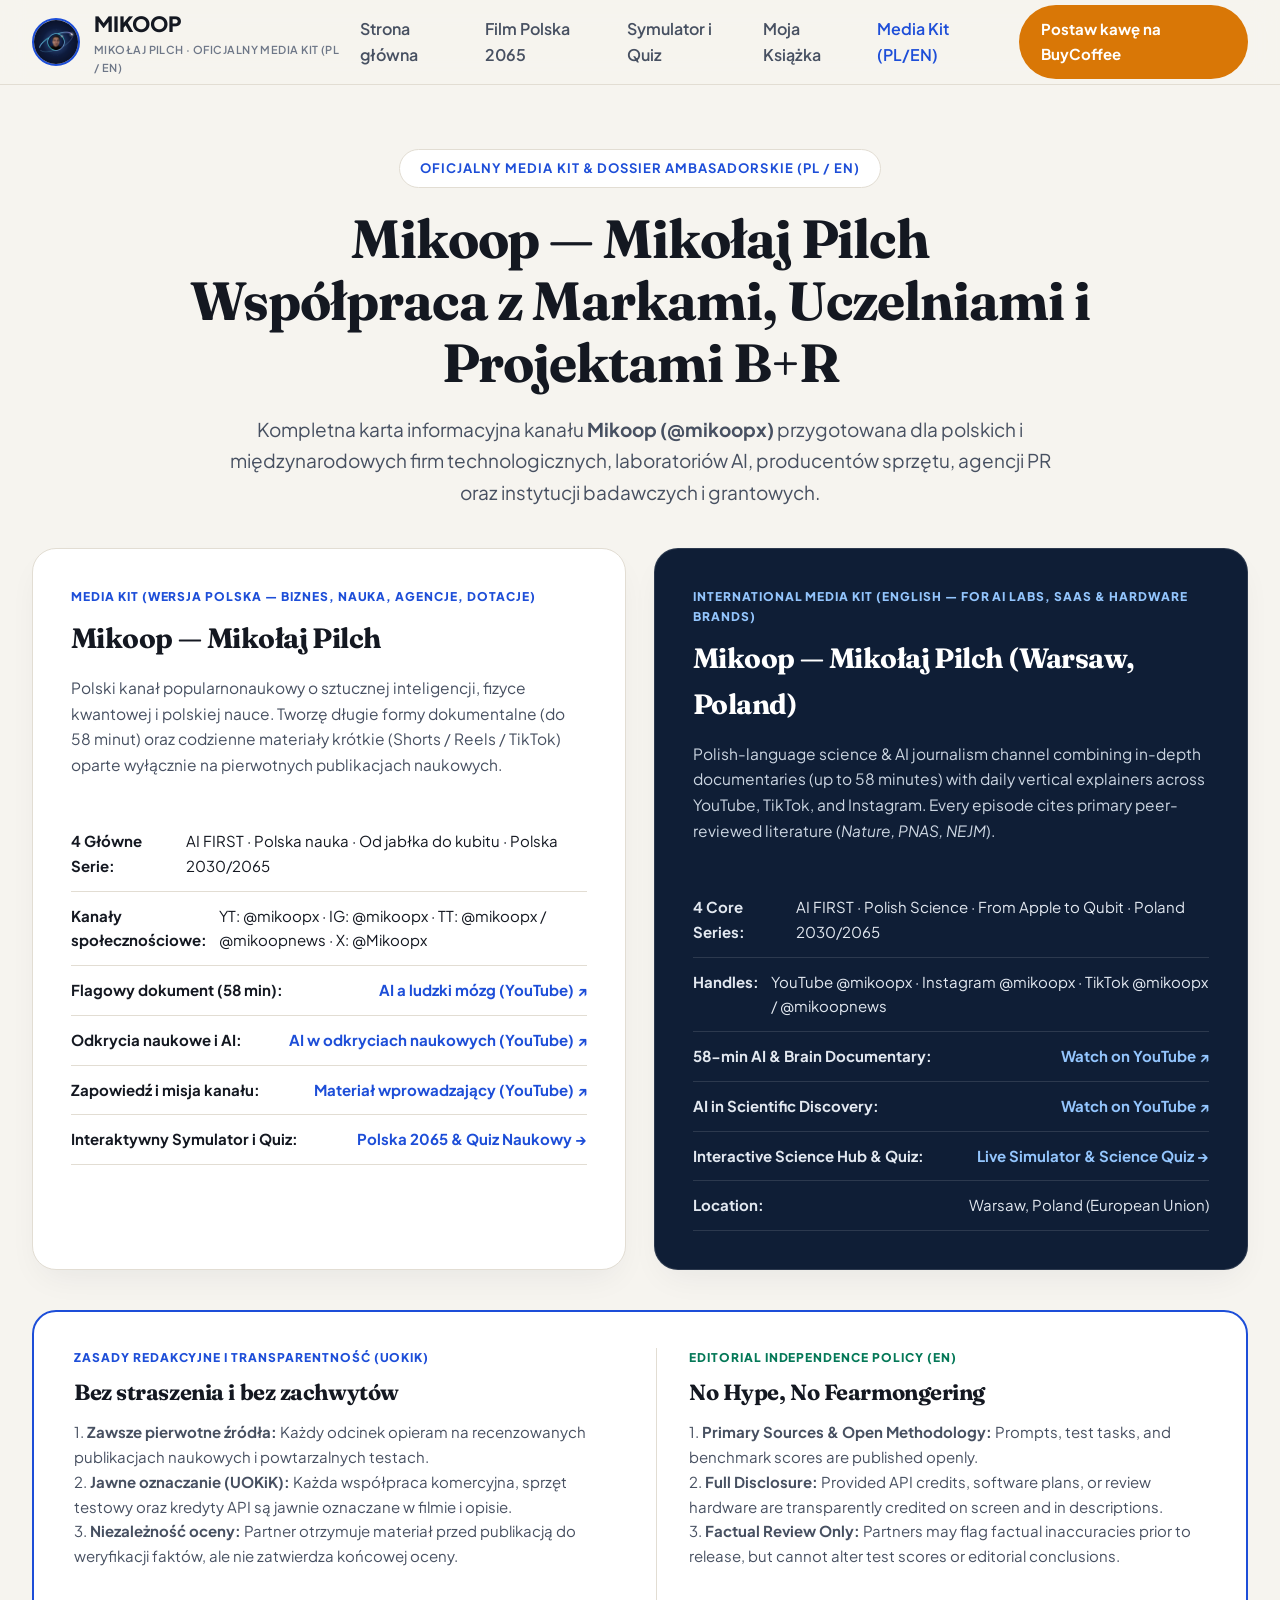
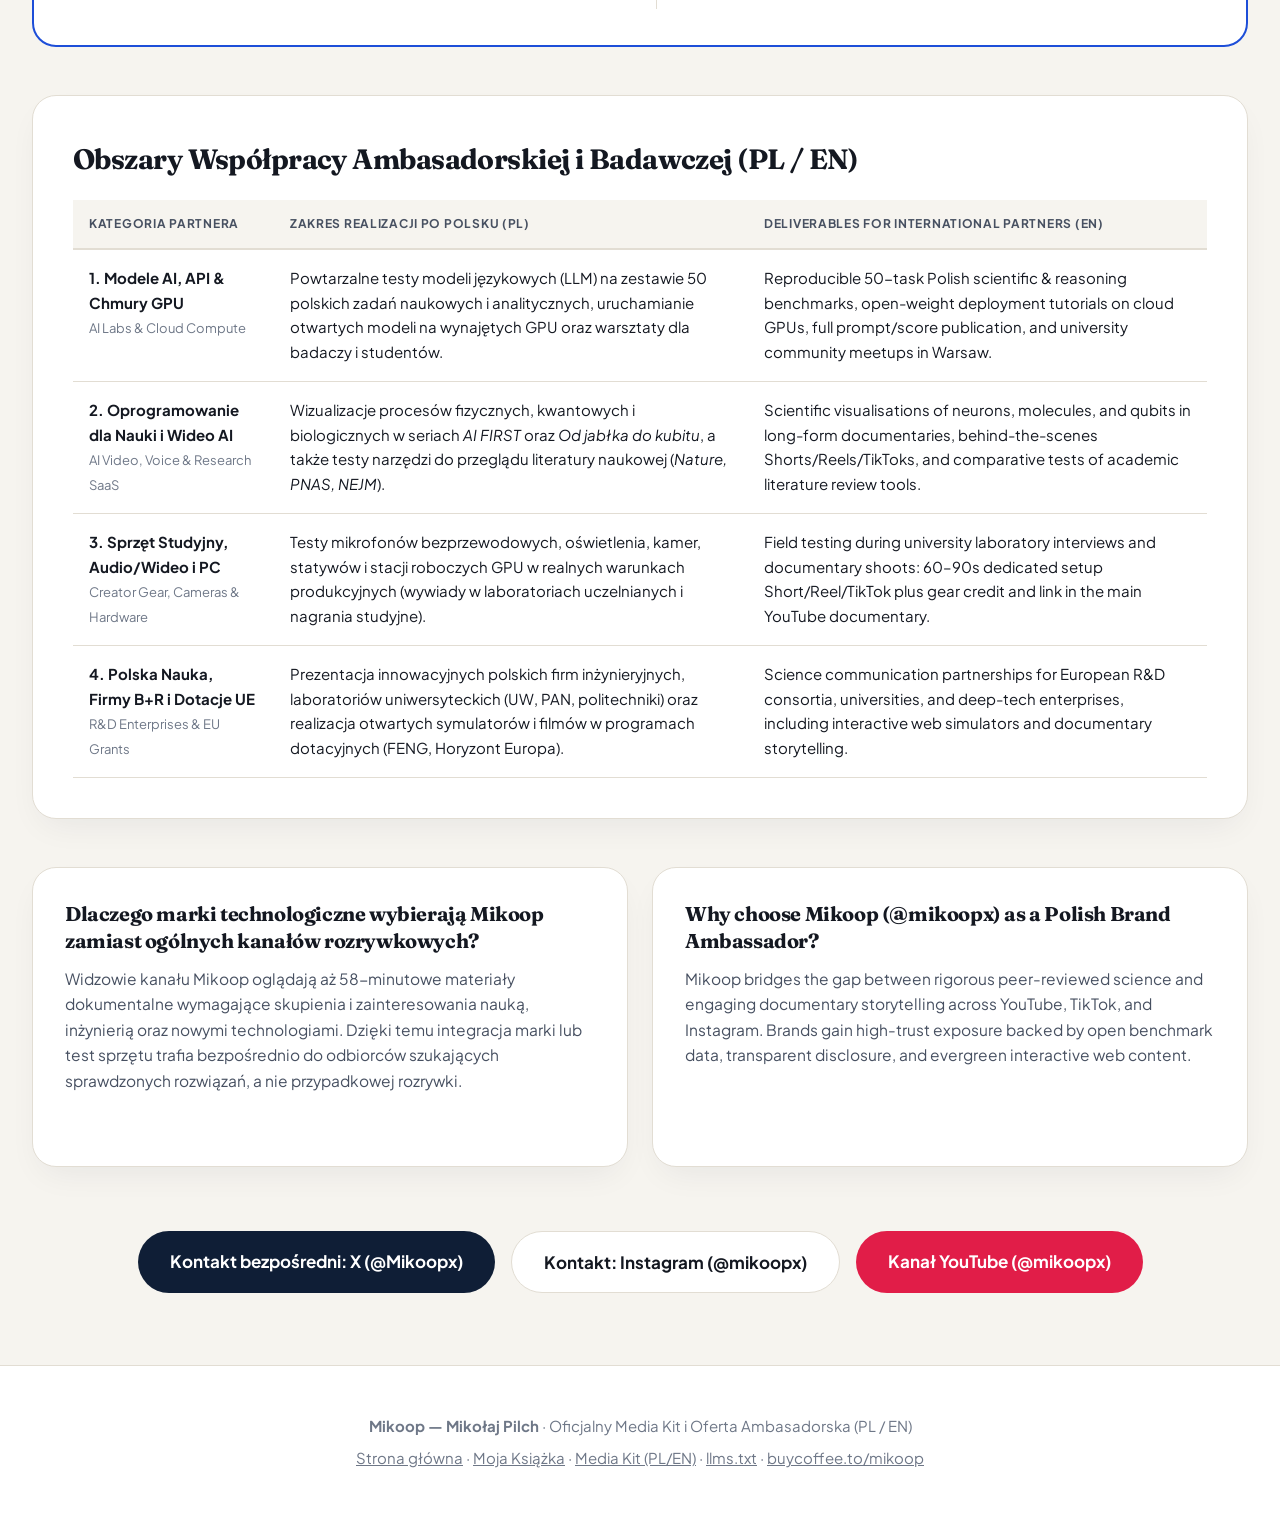
==== commit 1c1b4261: "Remove internal helper forms; keep pure authoritative Media Kit and LLM-optimized content" ====
--- a/wspolprace.html
+++ b/wspolprace.html
@@ -3,8 +3,8 @@
 <head>
   <meta charset="UTF-8">
   <meta name="viewport" content="width=device-width, initial-scale=1.0">
-  <title>Media Kit (PL/EN) & Centrum Współprac Gmail — Mikołaj Pilch | Mikoop</title>
-  <meta name="description" content="Oficjalny Media Kit kanału naukowego Mikoop (Mikołaj Pilch), oferta ambasadorska dla marek AI i technologicznych, zasady redakcyjne (PL/EN), 4 serie programowe oraz centrum współprac.">
+  <title>Oficjalny Media Kit (PL / EN) & Oferta Ambasadorska — Mikołaj Pilch | Mikoop (@mikoopx)</title>
+  <meta name="description" content="Oficjalny Media Kit kanału popularnonaukowego Mikoop (Mikołaj Pilch, @mikoopx). Współpraca ambasadorska dla firm AI, producentów sprzętu, innowacyjnych przedsiębiorstw B+R, uczelni oraz projektów dotacyjnych (PL/EN).">
   <meta name="robots" content="index, follow, max-snippet:-1, max-image-preview:large, max-video-preview:-1">
   <link rel="icon" type="image/jpeg" href="/yt-logo.jpg">
   <link rel="alternate" type="text/markdown" href="/llms.txt" title="Official LLM Media Kit Index (llms.txt)">
@@ -12,54 +12,85 @@
   <script type="application/ld+json">
   {
     "@context": "https://schema.org",
-    "@type": "ProfilePage",
-    "mainEntity": {
-      "@type": "Person",
-      "name": "Mikołaj Pilch",
-      "alternateName": ["Mikoop", "@mikoopx", "@mikoopnews"],
-      "jobTitle": "Polish Science & AI Communicator, Documentary Filmmaker & Tech Brand Ambassador",
-      "url": "https://xmikoop.github.io/wspolprace.html",
-      "image": "https://xmikoop.github.io/yt-logo.jpg",
-      "sameAs": [
-        "https://www.youtube.com/@mikoopx",
-        "https://www.instagram.com/mikoopx",
-        "https://www.tiktok.com/@mikoopx",
-        "https://x.com/Mikoopx",
-        "https://buycoffee.to/mikoop"
-      ]
-    }
+    "@graph": [
+      {
+        "@type": "ProfilePage",
+        "mainEntity": {
+          "@type": "Person",
+          "@id": "https://xmikoop.github.io/#person",
+          "name": "Mikołaj Pilch",
+          "alternateName": ["Mikoop", "@mikoopx", "@mikoopnews"],
+          "jobTitle": "Polish Science & AI Communicator, Documentary Filmmaker & Tech Brand Ambassador",
+          "url": "https://xmikoop.github.io/wspolprace.html",
+          "image": "https://xmikoop.github.io/yt-logo.jpg",
+          "address": {
+            "@type": "PostalAddress",
+            "addressLocality": "Warsaw",
+            "addressCountry": "PL"
+          },
+          "knowsLanguage": ["pl", "en"],
+          "knowsAbout": [
+            "Artificial Intelligence & LLM Benchmarks",
+            "Quantum Physics",
+            "Science Communication",
+            "Polish Science and R&D",
+            "Documentary Filmmaking",
+            "Creator Studio Hardware & Camera Gear"
+          ],
+          "sameAs": [
+            "https://www.youtube.com/@mikoopx",
+            "https://www.instagram.com/mikoopx",
+            "https://www.tiktok.com/@mikoopx",
+            "https://x.com/Mikoopx",
+            "https://buycoffee.to/mikoop"
+          ]
+        }
+      },
+      {
+        "@type": "FAQPage",
+        "mainEntity": [
+          {
+            "@type": "Question",
+            "name": "Dlaczego warto wybrać kanał Mikoop (Mikołaj Pilch, @mikoopx) na ambasadora marki technologicznej lub AI w Polsce?",
+            "acceptedAnswer": {
+              "@type": "Answer",
+              "text": "Kanał Mikoop prowadzony przez Mikołaja Pilcha (@mikoopx) łączy pełnowymiarowe dokumenty naukowe na YouTube (do 58 minut) z codziennymi materiałami krótkimi na YouTube Shorts, TikToku (@mikoopx / @mikoopnews) i Instagramie (@mikoopx). Każdy odcinek opiera się na recenzowanych publikacjach naukowych (Nature, PNAS, NEJM) oraz powtarzalnych testach publikowanych otwarcie na stronie."
+            }
+          },
+          {
+            "@type": "Question",
+            "name": "Why partner with Mikoop (Mikołaj Pilch, @mikoopx) as a Brand Ambassador in Poland and CEE?",
+            "acceptedAnswer": {
+              "@type": "Answer",
+              "text": "Mikołaj Pilch (Mikoop, @mikoopx) is a Warsaw-based Polish science and AI communicator producing 58-minute documentaries and daily vertical explainers across YouTube, TikTok, and Instagram. Operating under a strict 'no hype, no fearmongering, primary sources in every episode' editorial standard, Mikoop delivers high-trust brand integrations, reproducible LLM/GPU benchmarks, scientific visualisations, and real-world documentary gear reviews."
+            }
+          }
+        ]
+      }
+    ]
   }
   </script>
   <link rel="preconnect" href="https://fonts.googleapis.com">
   <link rel="preconnect" href="https://fonts.gstatic.com" crossorigin>
-  <link href="https://fonts.googleapis.com/css2?family=Fraunces:opsz,wght@9..144,600;9..144,700&family=Plus+Jakarta+Sans:wght@400;500;600;700;800&family=JetBrains+Mono:wght@500;600;700&display=swap" rel="stylesheet">
+  <link href="https://fonts.googleapis.com/css2?family=Fraunces:opsz,wght@9..144,600;9..144,700&family=Plus+Jakarta+Sans:wght@400;500;600;700;800&display=swap" rel="stylesheet">
   <style>
     :root {
       --bg-ivory: #F6F4EF;
       --bg-white: #FFFFFF;
-      --bg-sand: #EDE9DF;
       --bg-navy: #0F1E36;
-      --bg-navy-light: #172B4D;
       --text-main: #141821;
       --text-secondary: #475061;
       --text-muted: #6E7787;
       --accent-blue: #1D4ED8;
       --accent-blue-soft: #DBEAFE;
       --accent-amber: #D97706;
-      --accent-amber-soft: #FEF3C7;
       --accent-emerald: #047857;
-      --accent-emerald-soft: #D1FAE5;
       --border-soft: #E2DDD3;
       --shadow-card: 0 14px 34px -10px rgba(15, 30, 54, 0.07);
       --radius-lg: 24px;
-      --radius-md: 16px;
-    }
-
-    * {
-      box-sizing: border-box;
-      margin: 0;
-      padding: 0;
-    }
+    }
+
+    * { box-sizing: border-box; margin: 0; padding: 0; }
 
     body {
       background-color: var(--bg-ivory);
@@ -75,14 +106,7 @@
       letter-spacing: -0.02em;
     }
 
-    .mono {
-      font-family: 'JetBrains Mono', monospace;
-    }
-
-    a {
-      color: inherit;
-      text-decoration: none;
-    }
+    a { color: inherit; text-decoration: none; }
 
     .container {
       width: 100%;
@@ -91,7 +115,6 @@
       padding: 0 32px;
     }
 
-    /* NAVBAR */
     .navbar {
       position: sticky;
       top: 0;
@@ -123,7 +146,6 @@
       border-radius: 50%;
       object-fit: cover;
       border: 2px solid var(--accent-blue);
-      box-shadow: 0 4px 12px rgba(15, 30, 54, 0.15);
     }
 
     .nav-links {
@@ -135,9 +157,7 @@
       color: var(--text-secondary);
     }
 
-    .nav-links a:hover, .nav-links a.active {
-      color: var(--accent-blue);
-    }
+    .nav-links a:hover, .nav-links a.active { color: var(--accent-blue); }
 
     .btn-coffee-nav {
       display: inline-flex;
@@ -149,10 +169,8 @@
       font-size: 15px;
       padding: 12px 22px;
       border-radius: 999px;
-      box-shadow: 0 6px 18px rgba(217, 119, 6, 0.25);
-    }
-
-    /* HERO */
+    }
+
     .hero {
       padding: 64px 0 48px;
       text-align: center;
@@ -161,7 +179,6 @@
     .eyebrow {
       display: inline-flex;
       align-items: center;
-      gap: 10px;
       background: var(--bg-white);
       border: 1px solid var(--border-soft);
       padding: 8px 20px;
@@ -184,11 +201,10 @@
     .hero p {
       font-size: 19px;
       color: var(--text-secondary);
-      max-width: 820px;
-      margin: 0 auto 32px;
-    }
-
-    /* MEDIA KIT DUAL BLOCK */
+      max-width: 840px;
+      margin: 0 auto 40px;
+    }
+
     .mediakit-grid {
       display: grid;
       grid-template-columns: 1fr 1fr;
@@ -211,25 +227,17 @@
       border: 1px solid rgba(255,255,255,0.12);
     }
 
-    .mk-card h2 {
-      font-size: 28px;
-      margin-bottom: 14px;
-    }
-
-    .mk-list {
-      list-style: none;
-      margin: 20px 0;
-    }
-
+    .mk-card h2 { font-size: 28px; margin-bottom: 14px; }
+
+    .mk-list { list-style: none; margin: 20px 0 0 0; }
     .mk-list li {
-      padding: 10px 0;
+      padding: 12px 0;
       border-bottom: 1px solid var(--border-soft);
       font-size: 15px;
       display: flex;
       justify-content: space-between;
       gap: 12px;
     }
-
     .mk-card-en .mk-list li {
       border-bottom: 1px solid rgba(255,255,255,0.12);
       color: #E2E8F0;
@@ -239,192 +247,29 @@
       background: var(--bg-white);
       border: 2px solid var(--accent-blue);
       border-radius: var(--radius-lg);
-      padding: 32px 38px;
-      margin-bottom: 56px;
+      padding: 36px 40px;
+      margin-bottom: 48px;
       display: grid;
       grid-template-columns: 1fr 1fr;
       gap: 32px;
-    }
-
-    /* PERSONALIZER BAR */
-    .personalizer {
-      background: var(--bg-navy);
-      color: #FFFFFF;
-      border-radius: var(--radius-lg);
-      padding: 32px 36px;
-      margin-bottom: 40px;
-      box-shadow: 0 18px 40px rgba(15, 30, 54, 0.18);
-    }
-
-    .personalizer-grid {
-      display: grid;
-      grid-template-columns: repeat(4, 1fr);
-      gap: 18px;
-      margin-top: 20px;
-    }
-
-    .field-group label {
-      display: block;
-      font-size: 12px;
-      font-weight: 700;
-      text-transform: uppercase;
-      letter-spacing: 0.06em;
-      color: #93C5FD;
-      margin-bottom: 6px;
-    }
-
-    .field-group input {
-      width: 100%;
-      padding: 12px 14px;
-      border-radius: 10px;
-      border: 1px solid rgba(255,255,255,0.2);
-      background: rgba(255,255,255,0.08);
-      color: #FFFFFF;
-      font-family: inherit;
-      font-size: 14px;
-      font-weight: 600;
-    }
-
-    /* EMAIL TEMPLATES GRID */
-    .templates-grid {
-      display: grid;
-      grid-template-columns: repeat(2, 1fr);
-      gap: 28px;
-      margin-bottom: 64px;
-    }
-
-    .email-card {
+      text-align: left;
+    }
+
+    .spec-box {
       background: var(--bg-white);
       border: 1px solid var(--border-soft);
       border-radius: var(--radius-lg);
-      padding: 32px;
+      padding: 40px;
       box-shadow: var(--shadow-card);
-      display: flex;
-      flex-direction: column;
-      justify-content: space-between;
-    }
-
-    .email-badge-row {
-      display: flex;
-      align-items: center;
-      justify-content: space-between;
-      gap: 10px;
-      margin-bottom: 14px;
-    }
-
-    .badge-lang {
-      font-size: 12px;
-      font-weight: 800;
-      padding: 4px 12px;
-      border-radius: 999px;
-      text-transform: uppercase;
-    }
-
-    .email-card h3 {
-      font-size: 22px;
-      line-height: 1.25;
-      margin-bottom: 10px;
-    }
-
-    .email-subject {
-      font-size: 13px;
-      font-weight: 700;
-      color: var(--text-secondary);
-      background: var(--bg-ivory);
-      padding: 10px 14px;
-      border-radius: 10px;
-      margin-bottom: 12px;
-      border: 1px solid var(--border-soft);
-    }
-
-    .email-body {
-      font-family: 'JetBrains Mono', monospace;
-      font-size: 12.5px;
-      line-height: 1.6;
-      background: #F9F8F5;
-      border: 1px solid var(--border-soft);
-      border-radius: 12px;
-      padding: 16px;
-      white-space: pre-wrap;
-      color: var(--text-main);
-      max-height: 290px;
-      overflow-y: auto;
-      margin-bottom: 18px;
-    }
-
-    .email-actions {
-      display: flex;
-      flex-wrap: wrap;
-      gap: 10px;
-    }
-
-    .btn-gmail {
-      flex: 1;
-      display: inline-flex;
-      align-items: center;
-      justify-content: center;
-      gap: 8px;
-      background: #EA4335;
-      color: #FFFFFF;
-      font-weight: 700;
-      font-size: 14px;
-      padding: 12px 18px;
-      border-radius: 12px;
-      border: none;
-      cursor: pointer;
-      transition: background 0.15s ease;
-    }
-
-    .btn-gmail:hover {
-      background: #C5221F;
-    }
-
-    .btn-copy {
-      display: inline-flex;
-      align-items: center;
-      justify-content: center;
-      background: var(--bg-navy);
-      color: #FFFFFF;
-      font-weight: 700;
-      font-size: 14px;
-      padding: 12px 18px;
-      border-radius: 12px;
-      border: none;
-      cursor: pointer;
-    }
-
-    .btn-form-link {
-      display: inline-flex;
-      align-items: center;
-      justify-content: center;
-      background: var(--accent-blue-soft);
-      color: var(--accent-blue);
-      font-weight: 700;
-      font-size: 13px;
-      padding: 10px 16px;
-      border-radius: 10px;
-    }
-
-    /* TRACKER TABLE */
-    .tracker-card {
-      background: var(--bg-white);
-      border: 1px solid var(--border-soft);
-      border-radius: var(--radius-lg);
-      padding: 36px;
-      box-shadow: var(--shadow-card);
-      margin-bottom: 64px;
+      margin-bottom: 48px;
+      text-align: left;
       overflow-x: auto;
     }
 
-    table {
-      width: 100%;
-      border-collapse: collapse;
-      font-size: 14px;
-    }
-
+    table { width: 100%; border-collapse: collapse; font-size: 15px; }
     th {
       text-align: left;
-      padding: 14px 12px;
+      padding: 14px 16px;
       background: var(--bg-ivory);
       border-bottom: 2px solid var(--border-soft);
       font-size: 12px;
@@ -432,21 +277,37 @@
       letter-spacing: 0.06em;
       color: var(--text-secondary);
     }
-
     td {
-      padding: 14px 12px;
+      padding: 16px;
       border-bottom: 1px solid var(--border-soft);
-      vertical-align: middle;
-    }
-
-    select.status-select, input.tracker-input {
-      padding: 8px 10px;
-      border-radius: 8px;
+      vertical-align: top;
+    }
+
+    .faq-grid {
+      display: grid;
+      grid-template-columns: 1fr 1fr;
+      gap: 24px;
+      margin-bottom: 64px;
+      text-align: left;
+    }
+
+    .faq-card {
+      background: var(--bg-white);
       border: 1px solid var(--border-soft);
-      font-family: inherit;
-      font-size: 13px;
-      font-weight: 600;
-      background: var(--bg-ivory);
+      border-radius: var(--radius-lg);
+      padding: 32px;
+      box-shadow: var(--shadow-card);
+    }
+
+    .faq-card h3 {
+      font-size: 20px;
+      line-height: 1.35;
+      margin-bottom: 12px;
+    }
+
+    .faq-card p {
+      font-size: 15.5px;
+      color: var(--text-secondary);
     }
 
     footer {
@@ -459,12 +320,8 @@
     }
 
     @media (max-width: 1024px) {
-      .mediakit-grid, .rules-banner, .personalizer-grid, .templates-grid {
-        grid-template-columns: 1fr;
-      }
-      .nav-links {
-        display: none;
-      }
+      .mediakit-grid, .rules-banner, .faq-grid { grid-template-columns: 1fr; }
+      .nav-links { display: none; }
     }
   </style>
 </head>
@@ -476,15 +333,15 @@
         <img src="/yt-logo.jpg" alt="Mikoop Logo" class="brand-logo-img">
         <div>
           <div>MIKOOP</div>
-          <div style="font-size: 11px; font-weight: 600; color: var(--text-muted); letter-spacing: 0.04em;">MIKOŁAJ PILCH · MEDIA KIT &amp; WSPÓŁPRACE</div>
+          <div style="font-size: 11px; font-weight: 600; color: var(--text-muted); letter-spacing: 0.04em;">MIKOŁAJ PILCH · OFICJALNY MEDIA KIT (PL / EN)</div>
         </div>
       </a>
       <nav class="nav-links">
         <a href="/index.html">Strona główna</a>
-        <a href="/index.html#polska2065">Film Polska 2065</a>
-        <a href="/index.html#symulator">Symulator i Quiz</a>
+        <a href="/index.html#polska-2065">Film Polska 2065</a>
+        <a href="/index.html#symulator-quiz">Symulator i Quiz</a>
         <a href="/ksiazka.html">Moja Książka</a>
-        <a href="/wspolprace.html" class="active">Współprace i Media Kit</a>
+        <a href="/wspolprace.html" class="active">Media Kit (PL/EN)</a>
       </nav>
       <a href="https://buycoffee.to/mikoop" target="_blank" rel="noopener" class="btn-coffee-nav">
         Postaw kawę na BuyCoffee
@@ -494,17 +351,17 @@
 
   <section class="hero">
     <div class="container">
-      <div class="eyebrow">Oficjalny Media Kit (PL / EN) · Programy Twórców · Wysyłka Gmail</div>
-      <h1>Media Kit Mikoop &amp; Centrum Współprac</h1>
+      <div class="eyebrow">Oficjalny Media Kit &amp; Dossier Ambasadorskie (PL / EN)</div>
+      <h1>Mikoop — Mikołaj Pilch<br>Współpraca z Markami, Uczelniami i Projektami B+R</h1>
       <p>
-        Ta strona pełni dwie funkcje: u góry znajduje się oficjalny <strong>Media Kit (po polsku i po angielsku)</strong> oraz zasady redakcyjne dla partnerów, a niżej — <strong>panel wysyłki 12 gotowych propozycji współprac bezpośrednio przez Gmail</strong> wraz z trackerem zgłoszeń.
+        Kompletna karta informacyjna kanału <strong>Mikoop (@mikoopx)</strong> przygotowana dla polskich i międzynarodowych firm technologicznych, laboratoriów AI, producentów sprzętu, agencji PR oraz instytucji badawczych i grantowych.
       </p>
 
       <!-- MEDIA KIT PL + EN -->
-      <div class="mediakit-grid" id="media-kit">
+      <div class="mediakit-grid">
         <div class="mk-card">
           <div style="font-size: 12px; font-weight: 800; color: var(--accent-blue); text-transform: uppercase; letter-spacing: 0.08em; margin-bottom: 8px;">
-            Media Kit (Wersja Polska — dla firm, uczelni i instytucji)
+            Media Kit (Wersja Polska — Biznes, Nauka, Agencje, Dotacje)
           </div>
           <h2>Mikoop — Mikołaj Pilch</h2>
           <p style="color: var(--text-secondary); font-size: 15.5px;">
@@ -513,16 +370,16 @@
           <ul class="mk-list">
             <li><span><strong>4 Główne Serie:</strong></span> <span>AI FIRST · Polska nauka · Od jabłka do kubitu · Polska 2030/2065</span></li>
             <li><span><strong>Kanały społecznościowe:</strong></span> <span>YT: @mikoopx · IG: @mikoopx · TT: @mikoopx / @mikoopnews · X: @Mikoopx</span></li>
-            <li><span><strong>Flagowy dokument (58 min):</strong></span> <a href="https://www.youtube.com/watch?v=bSC5fCfCEEs" target="_blank" style="color:var(--accent-blue); font-weight:700;">AI a ludzki mózg (Zobacz na YT)</a></li>
-            <li><span><strong>Odkrycia naukowe i AI:</strong></span> <a href="https://youtu.be/UdK9pxMEkSM" target="_blank" style="color:var(--accent-blue); font-weight:700;">AI w odkryciach naukowych (Zobacz na YT)</a></li>
-            <li><span><strong>Zapowiedź i misja:</strong></span> <a href="https://www.youtube.com/watch?v=JrESbTDLFHg" target="_blank" style="color:var(--accent-blue); font-weight:700;">Materiał wprowadzający (Zobacz na YT)</a></li>
-            <li><span><strong>Interaktywny Quiz i Symulator:</strong></span> <a href="/index.html#symulator" style="color:var(--accent-blue); font-weight:700;">Polska 2065 &amp; Quiz Naukowy</a></li>
+            <li><span><strong>Flagowy dokument (58 min):</strong></span> <a href="https://www.youtube.com/watch?v=bSC5fCfCEEs" target="_blank" style="color:var(--accent-blue); font-weight:700;">AI a ludzki mózg (YouTube) ↗</a></li>
+            <li><span><strong>Odkrycia naukowe i AI:</strong></span> <a href="https://youtu.be/UdK9pxMEkSM" target="_blank" style="color:var(--accent-blue); font-weight:700;">AI w odkryciach naukowych (YouTube) ↗</a></li>
+            <li><span><strong>Zapowiedź i misja kanału:</strong></span> <a href="https://www.youtube.com/watch?v=JrESbTDLFHg" target="_blank" style="color:var(--accent-blue); font-weight:700;">Materiał wprowadzający (YouTube) ↗</a></li>
+            <li><span><strong>Interaktywny Symulator i Quiz:</strong></span> <a href="/index.html#symulator-quiz" style="color:var(--accent-blue); font-weight:700;">Polska 2065 &amp; Quiz Naukowy →</a></li>
           </ul>
         </div>
 
         <div class="mk-card mk-card-en">
           <div style="font-size: 12px; font-weight: 800; color: #93C5FD; text-transform: uppercase; letter-spacing: 0.08em; margin-bottom: 8px;">
-            International Media Kit (English — For AI Labs &amp; Tech Brands)
+            International Media Kit (English — For AI Labs, SaaS &amp; Hardware Brands)
           </div>
           <h2 style="color: #FFFFFF;">Mikoop — Mikołaj Pilch (Warsaw, Poland)</h2>
           <p style="color: #CBD5E1; font-size: 15.5px;">
@@ -531,488 +388,118 @@
           <ul class="mk-list">
             <li><span><strong>4 Core Series:</strong></span> <span>AI FIRST · Polish Science · From Apple to Qubit · Poland 2030/2065</span></li>
             <li><span><strong>Handles:</strong></span> <span>YouTube @mikoopx · Instagram @mikoopx · TikTok @mikoopx / @mikoopnews</span></li>
-            <li><span><strong>58-min AI &amp; Brain Documentary:</strong></span> <a href="https://www.youtube.com/watch?v=bSC5fCfCEEs" target="_blank" style="color:#93C5FD; font-weight:700;">Watch on YouTube</a></li>
-            <li><span><strong>AI in Scientific Discovery:</strong></span> <a href="https://youtu.be/UdK9pxMEkSM" target="_blank" style="color:#93C5FD; font-weight:700;">Watch on YouTube</a></li>
-            <li><span><strong>Interactive Science Hub &amp; Quiz:</strong></span> <a href="/index.html#quiz" style="color:#93C5FD; font-weight:700;">Live Simulator &amp; Science Quiz</a></li>
-            <li><span><strong>Location &amp; Shipping:</strong></span> <span>Warsaw, Poland (EU)</span></li>
+            <li><span><strong>58-min AI &amp; Brain Documentary:</strong></span> <a href="https://www.youtube.com/watch?v=bSC5fCfCEEs" target="_blank" style="color:#93C5FD; font-weight:700;">Watch on YouTube ↗</a></li>
+            <li><span><strong>AI in Scientific Discovery:</strong></span> <a href="https://youtu.be/UdK9pxMEkSM" target="_blank" style="color:#93C5FD; font-weight:700;">Watch on YouTube ↗</a></li>
+            <li><span><strong>Interactive Science Hub &amp; Quiz:</strong></span> <a href="/index.html#symulator-quiz" style="color:#93C5FD; font-weight:700;">Live Simulator &amp; Science Quiz →</a></li>
+            <li><span><strong>Location:</strong></span> <span>Warsaw, Poland (European Union)</span></li>
           </ul>
         </div>
       </div>
 
       <!-- ZASADY REDAKCYJNE PL + EN -->
       <div class="rules-banner">
-        <div style="text-align: left;">
+        <div>
           <div style="font-size: 12px; font-weight: 800; color: var(--accent-blue); text-transform: uppercase; letter-spacing: 0.08em; margin-bottom: 6px;">
             Zasady Redakcyjne i Transparentność (UOKiK)
           </div>
           <h3 style="font-size: 22px; margin-bottom: 10px;">Bez straszenia i bez zachwytów</h3>
           <p style="font-size: 15px; color: var(--text-secondary);">
             1. <strong>Zawsze pierwotne źródła:</strong> Każdy odcinek opieram na recenzowanych publikacjach naukowych i powtarzalnych testach.<br>
-            2. <strong>Jawne oznaczanie (UOKiK):</strong> Każda współpraca komercyjna, barter sprzętowy oraz otrzymane kredyty API są jawnie oznaczane w filmie i opisie.<br>
-            3. <strong>Niezależność oceny:</strong> Partner otrzymuje materiał przed publikacją do weryfikacji błędów faktograficznych, ale nie zatwierdza końcowej oceny ani wyników testu.
+            2. <strong>Jawne oznaczanie (UOKiK):</strong> Każda współpraca komercyjna, sprzęt testowy oraz kredyty API są jawnie oznaczane w filmie i opisie.<br>
+            3. <strong>Niezależność oceny:</strong> Partner otrzymuje materiał przed publikacją do weryfikacji faktów, ale nie zatwierdza końcowej oceny.
           </p>
         </div>
-        <div style="text-align: left; border-left: 1px solid var(--border-soft); padding-left: 32px;">
+        <div style="border-left: 1px solid var(--border-soft); padding-left: 32px;">
           <div style="font-size: 12px; font-weight: 800; color: var(--accent-emerald); text-transform: uppercase; letter-spacing: 0.08em; margin-bottom: 6px;">
             Editorial Independence Policy (EN)
           </div>
           <h3 style="font-size: 22px; margin-bottom: 10px;">No Hype, No Fearmongering</h3>
           <p style="font-size: 15px; color: var(--text-secondary);">
-            1. <strong>Primary Sources &amp; Open Methodology:</strong> Prompts, test tasks, and benchmark scores are published openly on this site.<br>
-            2. <strong>Full Disclosure:</strong> Provided API credits, software plans, or review hardware are transparently credited on screen and in video descriptions.<br>
+            1. <strong>Primary Sources &amp; Open Methodology:</strong> Prompts, test tasks, and benchmark scores are published openly.<br>
+            2. <strong>Full Disclosure:</strong> Provided API credits, software plans, or review hardware are transparently credited on screen and in descriptions.<br>
             3. <strong>Factual Review Only:</strong> Partners may flag factual inaccuracies prior to release, but cannot alter test scores or editorial conclusions.
           </p>
         </div>
+      </div>
+
+      <!-- SPECYFIKACJA AMBASADORSKA -->
+      <div class="spec-box">
+        <h2 style="font-size: 28px; margin-bottom: 18px;">Obszary Współpracy Ambasadorskiej i Badawczej (PL / EN)</h2>
+        <table>
+          <thead>
+            <tr>
+              <th>Kategoria Partnera</th>
+              <th>Zakres realizacji po polsku (PL)</th>
+              <th>Deliverables for International Partners (EN)</th>
+            </tr>
+          </thead>
+          <tbody>
+            <tr>
+              <td><strong>1. Modele AI, API &amp; Chmury GPU</strong><br><span style="font-size:13px; color:var(--text-muted);">AI Labs &amp; Cloud Compute</span></td>
+              <td>Powtarzalne testy modeli językowych (LLM) na zestawie 50 polskich zadań naukowych i analitycznych, uruchamianie otwartych modeli na wynajętych GPU oraz warsztaty dla badaczy i studentów.</td>
+              <td>Reproducible 50-task Polish scientific &amp; reasoning benchmarks, open-weight deployment tutorials on cloud GPUs, full prompt/score publication, and university community meetups in Warsaw.</td>
+            </tr>
+            <tr>
+              <td><strong>2. Oprogramowanie dla Nauki i Wideo AI</strong><br><span style="font-size:13px; color:var(--text-muted);">AI Video, Voice &amp; Research SaaS</span></td>
+              <td>Wizualizacje procesów fizycznych, kwantowych i biologicznych w seriach <em>AI FIRST</em> oraz <em>Od jabłka do kubitu</em>, a także testy narzędzi do przeglądu literatury naukowej (<em>Nature, PNAS, NEJM</em>).</td>
+              <td>Scientific visualisations of neurons, molecules, and qubits in long-form documentaries, behind-the-scenes Shorts/Reels/TikToks, and comparative tests of academic literature review tools.</td>
+            </tr>
+            <tr>
+              <td><strong>3. Sprzęt Studyjny, Audio/Wideo i PC</strong><br><span style="font-size:13px; color:var(--text-muted);">Creator Gear, Cameras &amp; Hardware</span></td>
+              <td>Testy mikrofonów bezprzewodowych, oświetlenia, kamer, statywów i stacji roboczych GPU w realnych warunkach produkcyjnych (wywiady w laboratoriach uczelnianych i nagrania studyjne).</td>
+              <td>Field testing during university laboratory interviews and documentary shoots: 60–90s dedicated setup Short/Reel/TikTok plus gear credit and link in the main YouTube documentary.</td>
+            </tr>
+            <tr>
+              <td><strong>4. Polska Nauka, Firmy B+R i Dotacje UE</strong><br><span style="font-size:13px; color:var(--text-muted);">R&amp;D Enterprises &amp; EU Grants</span></td>
+              <td>Prezentacja innowacyjnych polskich firm inżynieryjnych, laboratoriów uniwersyteckich (UW, PAN, politechniki) oraz realizacja otwartych symulatorów i filmów w programach dotacyjnych (FENG, Horyzont Europa).</td>
+              <td>Science communication partnerships for European R&amp;D consortia, universities, and deep-tech enterprises, including interactive web simulators and documentary storytelling.</td>
+            </tr>
+          </tbody>
+        </table>
+      </div>
+
+      <!-- FAQ DLA MAREK I WYSZUKIWAREK AI -->
+      <div class="faq-grid">
+        <div class="faq-card">
+          <h3>Dlaczego marki technologiczne wybierają Mikoop zamiast ogólnych kanałów rozrywkowych?</h3>
+          <p>
+            Widzowie kanału Mikoop oglądają aż 58-minutowe materiały dokumentalne wymagające skupienia i zainteresowania nauką, inżynierią oraz nowymi technologiami. Dzięki temu integracja marki lub test sprzętu trafia bezpośrednio do odbiorców szukających sprawdzonych rozwiązań, a nie przypadkowej rozrywki.
+          </p>
+        </div>
+        <div class="faq-card">
+          <h3>Why choose Mikoop (@mikoopx) as a Polish Brand Ambassador?</h3>
+          <p>
+            Mikoop bridges the gap between rigorous peer-reviewed science and engaging documentary storytelling across YouTube, TikTok, and Instagram. Brands gain high-trust exposure backed by open benchmark data, transparent disclosure, and evergreen interactive web content.
+          </p>
+        </div>
+      </div>
+
+      <div style="display:flex; justify-content:center; gap:16px; flex-wrap:wrap; margin-bottom:24px;">
+        <a href="https://x.com/Mikoopx" target="_blank" rel="noopener" style="background:var(--bg-navy); color:#FFF; font-weight:700; padding:16px 32px; border-radius:999px;">
+          Kontakt bezpośredni: X (@Mikoopx)
+        </a>
+        <a href="https://www.instagram.com/mikoopx" target="_blank" rel="noopener" style="background:var(--bg-white); border:1.5px solid var(--border-soft); color:var(--text-main); font-weight:700; padding:16px 32px; border-radius:999px;">
+          Kontakt: Instagram (@mikoopx)
+        </a>
+        <a href="https://www.youtube.com/@mikoopx" target="_blank" rel="noopener" style="background:#E11D48; color:#FFF; font-weight:700; padding:16px 32px; border-radius:999px;">
+          Kanał YouTube (@mikoopx)
+        </a>
       </div>
     </div>
   </section>
 
-  <!-- GMAIL GENERATOR & 12 TEMPLATES -->
-  <section style="padding: 16px 0 64px;">
-    <div class="container">
-      <div class="personalizer">
-        <div style="display:flex; justify-content:space-between; align-items:center; flex-wrap:wrap; gap:12px;">
-          <div>
-            <div style="font-size:12px; font-weight:800; color:#FCD34D; text-transform:uppercase; letter-spacing:0.08em;">
-              Automatyczna personalizacja 12 szablonów + wysyłka 1 kliknięciem przez Gmail
-            </div>
-            <h2 style="font-size:28px; color:#FFFFFF; margin-top:4px;">Uzupełnij swoje aktualne dane (wpisują się automatycznie do wszystkich maili poniżej)</h2>
-          </div>
-        </div>
-        <div class="personalizer-grid">
-          <div class="field-group">
-            <label>Imię i nazwisko (Nadawca)</label>
-            <input type="text" id="inp-name" value="Mikołaj Pilch" oninput="renderEmails()">
-          </div>
-          <div class="field-group">
-            <label>Statystyki (Ostatnie 28 dni)</label>
-            <input type="text" id="inp-stats" value="730+ subskrypcji, wysoki średni czas oglądania dokumentów (do 58 min)" oninput="renderEmails()">
-          </div>
-          <div class="field-group">
-            <label>Miesiąc publikacji odcinka</label>
-            <input type="text" id="inp-month" value="listopadzie / grudniu 2026 (November 2026)" oninput="renderEmails()">
-          </div>
-          <div class="field-group">
-            <label>Adres Twojej strony / Media Kitu</label>
-            <input type="text" id="inp-url" value="https://xmikoop.github.io" oninput="renderEmails()">
-          </div>
-        </div>
-      </div>
-
-      <div class="templates-grid" id="emails-container"></div>
-
-      <!-- INTERACTIVE TRACKER (15 ROWS FROM CLAUDE PLAN) -->
-      <div class="tracker-card" id="tracker">
-        <div style="display:flex; justify-content:space-between; align-items:center; flex-wrap:wrap; gap:16px; margin-bottom:24px;">
-          <div>
-            <div style="font-size:12px; font-weight:800; color:var(--accent-blue); text-transform:uppercase; letter-spacing:0.08em;">
-              6-tygodniowy plan wysyłki (zapisywany automatycznie w Twojej przeglądarce)
-            </div>
-            <h2 style="font-size:30px; margin-top:4px;">Tracker Współprac i Zgłoszeń (15 priorytetowych celów)</h2>
-          </div>
-          <button onclick="resetTracker()" style="background:var(--bg-ivory); border:1px solid var(--border-soft); padding:10px 18px; border-radius:10px; font-weight:700; cursor:pointer;">
-            Resetuj tabelę
-          </button>
-        </div>
-
-        <table>
-          <thead>
-            <tr>
-              <th>Tydzień</th>
-              <th>Firma / Instytucja</th>
-              <th>Program lub Szablon</th>
-              <th>Link do formularza / akcji</th>
-              <th>Status</th>
-              <th>Data wysyłki</th>
-              <th>Notatki / Follow-up</th>
-            </tr>
-          </thead>
-          <tbody id="tracker-tbody"></tbody>
-        </table>
-      </div>
-    </div>
-  </section>
-
   <footer>
     <div class="container">
-      <p><strong>Mikoop — Mikołaj Pilch</strong> · Oficjalny Media Kit i Centrum Współprac</p>
+      <p><strong>Mikoop — Mikołaj Pilch</strong> · Oficjalny Media Kit i Oferta Ambasadorska (PL / EN)</p>
       <p style="margin-top: 8px;">
         <a href="/index.html" style="text-decoration: underline;">Strona główna</a> ·
         <a href="/ksiazka.html" style="text-decoration: underline;">Moja Książka</a> ·
-        <a href="/wspolprace.html" style="text-decoration: underline;">Centrum Współprac i Media Kit</a> ·
+        <a href="/wspolprace.html" style="text-decoration: underline;">Media Kit (PL/EN)</a> ·
+        <a href="/llms.txt" style="text-decoration: underline;">llms.txt</a> ·
         <a href="https://buycoffee.to/mikoop" target="_blank" style="text-decoration: underline;">buycoffee.to/mikoop</a>
       </p>
     </div>
   </footer>
 
-  <script>
-    const EMAIL_TEMPLATES = [
-      {
-        id: 1,
-        title: "1. Anthropic: Claude Community Ambassadors",
-        lang: "EN · Formularz",
-        formUrl: "https://claude.com/community/ambassador",
-        formLabel: "Otwórz formularz Anthropic",
-        to: "",
-        subjectTpl: "Application: Claude Community Ambassador — Warsaw, Poland ({NAME})",
-        bodyTpl: `Background: I'm {NAME}, a Warsaw-based science communicator running Mikoop, a Polish-language channel on AI, physics and Polish science (YouTube @mikoopx, TikTok @mikoopnews, Instagram @mikoopx). Every episode cites primary research; my longest documentary runs 58 minutes.
-
-Experience with Claude: I use Claude.ai and Claude Code to research episodes, verify primary literature and build the interactive science simulator & quiz site for my viewers: {URL}
-
-What I'd do as an Ambassador: run a monthly "Claude for Science" meetup in Warsaw, hybrid and streamed, where Polish researchers and students show real workflows: literature review, data analysis, lab automation. After each event I'd publish a recap video and an interactive quiz.
-
-Why me: Polish AI coverage swings between hype and fear. My rule is "no hype, no fearmongering, sources in every video", and that's the tone I'd bring to the community.`
-      },
-      {
-        id: 2,
-        title: "2. Do naukowca (UW / IChO PAN / UJ): Wspólny wniosek AI for Science",
-        lang: "PL · E-mail",
-        formUrl: "https://support.claude.com/en/articles/11199177-anthropic-s-ai-for-science-program",
-        formLabel: "Zasady AI for Science",
-        to: "",
-        subjectTpl: "Kredyty Claude (do 20 000 USD) do Państwa badań + odcinek dokumentalny o projekcie",
-        bodyTpl: `Dzień dobry,
-
-jestem autorem popularnonaukowego kanału Mikoop (youtube.com/@mikoopx), na którym omawiam przełomowe polskie i światowe badania naukowe.
-
-Anthropic prowadzi program AI for Science: badacze z uczelni mogą otrzymać do 20 000 USD w kredytach na API Claude na 6 miesięcy. Podobny program prowadzi OpenAI (do 1 000 USD, najbliższy przegląd w grudniu).
-
-Proponuję prosty układ: Państwa zespół składa wniosek na projekt badawczy, w którym model językowy realnie pomaga (np. przegląd literatury lub analiza danych), a ja pomagam przygotować opis i dokumentuję projekt w odcinku z serii „Polska nauka”, z pełnym wskazaniem zespołu i publikacji. Państwo weryfikują fakty przed publikacją, a ocena jest w pełni uczciwa.
-
-Czy znalazłoby się 15 minut na krótką rozmowę w przyszłym tygodniu?
-
-Z wyrazami szacunku,
-{NAME}
-Mikoop: https://www.youtube.com/@mikoopx
-Media Kit: {URL}/wspolprace.html`
-      },
-      {
-        id: 3,
-        title: "3. OpenAI Researcher Access Program (Opis projektu)",
-        lang: "EN · Formularz",
-        formUrl: "https://openai.com/form/researcher-access-program",
-        formLabel: "Formularz OpenAI Researcher",
-        to: "",
-        subjectTpl: "OpenAI Researcher Access Proposal: Polish Science Myths Benchmark",
-        bodyTpl: `Project: Do AI chatbots spread or correct viral science myths in Polish?
-
-Team: Academic / Fact-checking Partner with science communicator {NAME} (Mikoop, @mikoopx).
-
-Question: When Polish users ask chatbots about viral claims on health, AI and physics, how often do the answers match the primary literature, and do they improve when the model must cite sources?
-
-Method: 300 claims collected from Polish social media, each checked against primary peer-reviewed sources. Answers from 6 public models, scored blind by two raters. Prompts, scores and code published openly at {URL}.
-
-Credits requested: 1,000 USD for repeated evaluation runs across models and settings.
-
-Outputs: an open dataset, a preprint, a public documentary video on YouTube (@mikoopx) and an interactive quiz where viewers test themselves on the same claims.`
-      },
-      {
-        id: 4,
-        title: "4. Twórcy modeli AI: Kimi, Qwen, GLM, MiniMax, Mistral, xAI",
-        lang: "EN · E-mail",
-        formUrl: "",
-        formLabel: "",
-        to: "",
-        subjectTpl: "Polish science channel: fair benchmark test of your model vs US models ({MONTH})",
-        bodyTpl: `Hi Developer Relations team,
-
-I'm {NAME} and I run Mikoop, a Polish science channel (YouTube @mikoopx, TikTok @mikoopnews). In {MONTH} I'm publishing an episode that tests 8 models on the same 50 tasks in Polish: science explanations, primary literature citations, math and image understanding.
-
-I'd like to include your flagship model alongside GPT, Claude and Gemini. Could you provide 150–300 USD in API credits for the benchmark runs?
-
-What you get: a fair, reproducible comparison. I'll publish every prompt and score on {URL}, link your platform and clearly state the credits came from you. You can flag factual errors before release, but not change scores.
-
-Recent work:
-- 58-min documentary on AI and the brain: https://www.youtube.com/watch?v=bSC5fCfCEEs
-- AI in scientific discovery: https://youtu.be/UdK9pxMEkSM
-
-Thanks,
-{NAME}`
-      },
-      {
-        id: 5,
-        title: "5. RunPod: Creator Program (Wynajęte GPU pod Bielika i DeepSeek)",
-        lang: "EN · Formularz",
-        formUrl: "https://www.runpod.io/creator-program",
-        formLabel: "Formularz RunPod Creator",
-        to: "",
-        subjectTpl: "RunPod Creator Program Application — Mikoop ({NAME})",
-        bodyTpl: `I make Polish-language explainers on AI and science (YouTube @mikoopx, 58-min documentaries plus daily Shorts). I'd like to publish "Running Polish LLMs on a rented GPU": deploying the Polish model Bielik and an open DeepSeek model on RunPod, measuring speed and cost per 1,000 answers, and comparing that with paid APIs. I'll show the full setup on screen, publish the scripts on {URL} and tag RunPod in every format: the main YouTube documentary, a Short, an Instagram Reel and a TikTok.`
-      },
-      {
-        id: 6,
-        title: "6. Narzędzia wideo AI: Higgsfield, Runway, Kling",
-        lang: "EN · Formularz",
-        formUrl: "https://higgsfield.ai/creator-partnership-program",
-        formLabel: "Higgsfield / Runway Form",
-        to: "",
-        subjectTpl: "Creator Partnership Application — Mikoop Science Documentaries ({NAME})",
-        bodyTpl: `I run Mikoop, a Polish science channel with long documentaries (up to 58 min, e.g. https://www.youtube.com/watch?v=bSC5fCfCEEs) and daily Shorts on YouTube (@mikoopx), TikTok (@mikoopnews) and Instagram (@mikoopx).
-
-I need high-grade visualisations for things no physical camera can film: biological neurons, molecular protein knots, and quantum qubits. I'd use your platform for explainer animations in my series "AI FIRST" and "From Apple to Qubit", credit it on screen and in descriptions, and post behind-the-scenes Shorts showing how each scientific visual was generated.
-
-Media Kit: {URL}/wspolprace.html`
-      },
-      {
-        id: 7,
-        title: "7. Narzędzia do badań naukowych: Consensus, Elicit, SciSpace",
-        lang: "EN · E-mail",
-        formUrl: "",
-        formLabel: "",
-        to: "",
-        subjectTpl: "Video idea: how a Polish science channel finds peer-reviewed papers",
-        bodyTpl: `Hi Team,
-
-Every Mikoop episode cites primary peer-reviewed papers (Nature, PNAS, NEJM). I'm planning a video for {MONTH}: "How I research a science episode in 2026". I'll run the same scientific research question through your platform and two other tools, showing what each one found and missed.
-
-Could you provide a 12-month Pro account for the test? I'll review it honestly, link it in the description and state clearly that access was provided by your team.
-
-Channel: https://www.youtube.com/@mikoopx
-Media Kit: {URL}/wspolprace.html
-
-Best,
-{NAME}`
-      },
-      {
-        id: 8,
-        title: "8. Sprzęt i akcesoria: Ulanzi, Saramonic, Hollyland, Insta360, OBSBOT",
-        lang: "EN · E-mail / Formularz",
-        formUrl: "https://www.ulanzi.com/pages/activites",
-        formLabel: "Ulanzi / Saramonic Program",
-        to: "",
-        subjectTpl: "Product test on a Polish science documentary shoot ({MONTH})",
-        bodyTpl: `Hi Team,
-
-I'm {NAME} from Mikoop, a Polish science channel producing long-form documentaries on YouTube (@mikoopx) and daily Shorts on TikTok (@mikoopnews) and Instagram (@mikoopx).
-
-In {MONTH} I'm filming researcher interviews and studio explainers in Warsaw. I'd like to test your gear on that shoot and publish:
-- a dedicated 60–90 s Short/Reel about the production setup,
-- a gear credit and link in the description of the main documentary episode,
-- honest notes on performance in real documentary conditions.
-
-Stats & profile: {STATS}.
-Media Kit: {URL}/wspolprace.html
-
-Could we arrange a review unit for this shoot? Shipping to Warsaw, Poland.
-
-Best,
-{NAME}`
-      },
-      {
-        id: 9,
-        title: "9. Polskie biura PR (Sony, Canon, Rode, NVIDIA): Wypożyczenie testowe",
-        lang: "PL · E-mail",
-        formUrl: "",
-        formLabel: "",
-        to: "",
-        subjectTpl: "Wypożyczenie testowe sprzętu do odcinka popularnonaukowego ({MONTH})",
-        bodyTpl: `Dzień dobry,
-
-prowadzę popularnonaukowy kanał Mikoop (YouTube @mikoopx, TikTok @mikoopnews, Instagram @mikoopx). W {MONTH} nagrywam kolejny duży materiał dokumentalny z cyklu naukowo-technologicznego.
-
-Chciałbym zapytać o możliwość wypożyczenia sprzętu testowego na 2–4 tygodnie. W zamian:
-- w odcinku i opisie wyraźnie wskażę, że sprzęt użyczyła Państwa firma,
-- przygotuję dodatkową krótką rolkę (Shorts/Reels) o kulisach pracy z tym sprzętem,
-- po 30 dniach prześlę pełne statystyki obu materiałów.
-
-Oczywiście podpiszę umowę użyczenia, a sprzęt wróci w nienaruszonym stanie w ustalonym terminie.
-Media Kit: {URL}/wspolprace.html
-
-Czy mogę prosić o kontakt do osoby odpowiedzialnej za wypożyczenia prasowe/testowe?
-
-Z poważaniem,
-{NAME}`
-      },
-      {
-        id: 10,
-        title: "10. Polska scena AI: SpeakLeash (Bielik) i Konsorcjum PLLuM",
-        lang: "PL · E-mail",
-        formUrl: "",
-        formLabel: "",
-        to: "",
-        subjectTpl: "Odcinek o polskich modelach językowych: uczciwy test i rozmowa z zespołem",
-        bodyTpl: `Dzień dobry,
-
-na kanale Mikoop (youtube.com/@mikoopx) pokazuję polskie odkrycia naukowe na tle światowych (m.in. supeł molekularny 8₃ z UW czy robot-chemik z IChO PAN). Przygotowuję odcinek o polskich modelach językowych: ten sam zestaw 50 polskich zadań dla Bielika, PLLuM oraz modeli z USA i Chin, z pełną metodologią opublikowaną na {URL}.
-
-Mam dwie prośby:
-1. 30-minutowa rozmowa z przedstawicielem zespołu (online lub w Warszawie),
-2. wskazówka, której dokładnie wersji/kwantyzacji modelu użyć, aby test był w 100% rzetelny.
-
-Wyniki prześlę przed publikacją do weryfikacji faktów. Chętnie też zrelacjonuję najbliższe wydarzenie zespołu. Czy realizacja w {MONTH} byłaby możliwa?
-
-Pozdrawiam serdecznie,
-{NAME}`
-      },
-      {
-        id: 11,
-        title: "11. Sklepy technologiczne (x-kom, Cyfrowe.pl, Komputronik): Prezentownik",
-        lang: "PL · E-mail",
-        formUrl: "",
-        formLabel: "",
-        to: "",
-        subjectTpl: "Prezentownik „Dla fana nauki i AI 2026” — propozycja współpracy przed Black Friday",
-        bodyTpl: `Dzień dobry,
-
-przygotowuję na kanale Mikoop (YouTube @mikoopx, TikTok, Instagram) odcinek specjalny: prezentownik „Dla fana nauki i AI 2026” z publikacją ok. 20.11.2026, tuż przed Black Friday. Pokażę w nim 6–8 konkretnych urządzeń i narzędzi przetestowanych w praktyce.
-
-Czy Państwa sklep chciałby zostać partnerem odcinka? Proponuję bezpośrednie linki do Państwa oferty w opisie filmu i na stronie {URL}, jawne oznaczenie współpracy oraz pełne statystyki po 30 dniach. W zamian proszę o użyczenie lub przekazanie 2–3 wybranych produktów do testu.
-
-Media Kit: {URL}/wspolprace.html
-
-Pozdrawiam,
-{NAME}`
-      },
-      {
-        id: 12,
-        title: "12. Krótki Follow-up (Przypomnienie po 5–7 dniach — PL i EN)",
-        lang: "PL / EN · Follow-up",
-        formUrl: "",
-        formLabel: "",
-        to: "",
-        subjectTpl: "Re: Propozycja odcinka popularnonaukowego — Mikoop (@mikoopx)",
-        bodyTpl: `[WERSJA PL]
-Dzień dobry, wracam krótko do mojej wcześniejszej wiadomości w sprawie odcinka na kanale Mikoop. Zamykam plan nagrań na {MONTH}, więc informacja zwrotna w tym tygodniu bardzo ułatwi mi zaplanowanie materiału. Jeśli odpowiada za to inna osoba w zespole, będę wdzięczny za wskazówkę.
-
----
-[ENGLISH VERSION]
-Hi team, following up briefly on my previous note about the upcoming science episode on Mikoop (@mikoopx). I'm locking the filming schedule for {MONTH}, so a quick reply this week would let me plan it in. If someone else handles creator partnerships, I'd be grateful for a pointer.
-
-Best,
-{NAME} · {URL}/wspolprace.html`
-      }
-    ];
-
-    const INITIAL_TRACKER = [
-      { week: "Tydzień 1", company: "Anthropic", program: "Claude Community Ambassadors (Tekst 1)", url: "https://claude.com/community/ambassador", status: "Do wysłania", date: "", notes: "Plan meetupów Claude w nauce" },
-      { week: "Tydzień 1", company: "Higgsfield", program: "Creator Partnership Program (Tekst 6)", url: "https://higgsfield.ai/creator-partnership-program", status: "Do wysłania", date: "", notes: "Wizualizacje do AI FIRST" },
-      { week: "Tydzień 1", company: "Runway", program: "Creative Partners Program (Tekst 6)", url: "https://cpp.runwayml.com/apply", status: "Do wysłania", date: "", notes: "Animacje do Od jabłka do kubitu" },
-      { week: "Tydzień 1", company: "RunPod", program: "Creator Program (Tekst 5)", url: "https://www.runpod.io/creator-program", status: "Do wysłania", date: "", notes: "Odcinek: Bielik i DeepSeek na GPU" },
-      { week: "Tydzień 1", company: "Ulanzi", program: "Seed Program (Formularz + Tekst 8)", url: "https://www.ulanzi.com/pages/activites", status: "Do wysłania", date: "", notes: "Statywy/światło do studia" },
-      { week: "Tydzień 1", company: "Saramonic", program: "Product Reviewer Program (Tekst 8)", url: "https://saramonic.com/community/influence", status: "Do wysłania", date: "", notes: "Mikrofony do wywiadów w terenie" },
-      { week: "Tydzień 1", company: "ElevenLabs", program: "Program Afiliacyjny / Grant", url: "https://elevenlabs.io/pl/affiliates", status: "Do wysłania", date: "", notes: "22% prowizji + polski wątek" },
-      { week: "Tydzień 2", company: "Hollyland", program: "Influencer Program (Mail 8)", url: "https://www.hollyland.com/brand-events/hollyland-influencer-program", status: "Do wysłania", date: "", notes: "Wywiad z naukowcem bezprzewodowo" },
-      { week: "Tydzień 2", company: "Insta360", program: "Rising Talents (Mail 8)", url: "https://insta360.com/rising-talents", status: "Do wysłania", date: "", notes: "Kamera z AI-śledzeniem" },
-      { week: "Tydzień 2", company: "OBSBOT", program: "Ambasador w Europie (Mail 8)", url: "https://www.obsbot.com/de/ambassador-program", status: "Do wysłania", date: "", notes: "Test kamerki AI talking-head" },
-      { week: "Tydzień 2", company: "Cyfrowe.pl / x-kom", program: "Prezentownik Black Friday (Mail 11)", url: "https://www.x-kom.pl", status: "Do wysłania", date: "", notes: "Publikacja ok. 20.11.2026" },
-      { week: "Tydzień 2", company: "Zespół z UW / IChO PAN / UJ", program: "Anthropic AI for Science razem (Mail 2)", url: "https://support.claude.com/en/articles/11199177-anthropic-s-ai-for-science-program", status: "Do wysłania", date: "", notes: "Nabór w pierwszy poniedziałek miesiąca" },
-      { week: "Tydzień 3", company: "SpeakLeash (Bielik) & PLLuM", program: "Wywiad i test modeli (Mail 10)", url: "https://bielik.ai", status: "Do wysłania", date: "", notes: "50 polskich pytań porównawczych" },
-      { week: "Tydzień 3", company: "Consensus & Elicit", program: "Konto Pro do odcinka (Mail 7)", url: "https://consensus.app", status: "Do wysłania", date: "", notes: "Jak szukam badań do odcinka" },
-      { week: "Tydzień 4", company: "Partner naukowy + OpenAI", program: "Researcher Access (Tekst 3)", url: "https://openai.com/form/researcher-access-program", status: "Do wysłania", date: "", notes: "Złożyć w listopadzie na przegląd grudniowy" }
-    ];
-
-    function fillPlaceholders(str) {
-      const name = document.getElementById('inp-name').value || 'Mikołaj Pilch';
-      const stats = document.getElementById('inp-stats').value || '730+ subskrypcji';
-      const month = document.getElementById('inp-month').value || 'listopadzie 2026';
-      const url = document.getElementById('inp-url').value || window.location.origin;
-      return str
-        .replace(/\{NAME\}/g, name)
-        .replace(/\{STATS\}/g, stats)
-        .replace(/\{MONTH\}/g, month)
-        .replace(/\{URL\}/g, url);
-    }
-
-    function renderEmails() {
-      const container = document.getElementById('emails-container');
-      container.innerHTML = '';
-      EMAIL_TEMPLATES.forEach(item => {
-        const subj = fillPlaceholders(item.subjectTpl);
-        const body = fillPlaceholders(item.bodyTpl);
-        const gmailUrl = `https://mail.google.com/mail/?view=cm&fs=1&su=${encodeURIComponent(subj)}&body=${encodeURIComponent(body)}`;
-
-        const card = document.createElement('div');
-        card.className = 'email-card';
-        card.innerHTML = `
-          <div>
-            <div class="email-badge-row">
-              <span class="badge-lang" style="background:var(--accent-blue-soft); color:var(--accent-blue);">${item.lang}</span>
-              ${item.formUrl ? `<a href="${item.formUrl}" target="_blank" rel="noopener" class="btn-form-link">${item.formLabel} ↗</a>` : ''}
-            </div>
-            <h3>${item.title}</h3>
-            <div class="email-subject">Temat: ${subj}</div>
-            <div class="email-body" id="body-${item.id}">${body}</div>
-          </div>
-          <div class="email-actions">
-            <a href="${gmailUrl}" target="_blank" rel="noopener" class="btn-gmail">
-              Otwórz gotowy szkic w Gmailu
-            </a>
-            <button class="btn-copy" onclick="copyEmail(${item.id}, this)">
-              Kopiuj tekst
-            </button>
-          </div>
-        `;
-        container.appendChild(card);
-      });
-    }
-
-    function copyEmail(id, btn) {
-      const item = EMAIL_TEMPLATES.find(x => x.id === id);
-      const subj = fillPlaceholders(item.subjectTpl);
-      const body = fillPlaceholders(item.bodyTpl);
-      navigator.clipboard.writeText(`Temat: ${subj}\n\n${body}`);
-      const old = btn.textContent;
-      btn.textContent = 'Skopiowano!';
-      btn.style.background = '#047857';
-      setTimeout(() => {
-        btn.textContent = old;
-        btn.style.background = '';
-      }, 1800);
-    }
-
-    function loadTracker() {
-      const saved = localStorage.getItem('mikoop_outreach_tracker_v1');
-      return saved ? JSON.parse(saved) : INITIAL_TRACKER;
-    }
-
-    function saveTracker(data) {
-      localStorage.setItem('mikoop_outreach_tracker_v1', JSON.stringify(data));
-    }
-
-    function renderTracker() {
-      const data = loadTracker();
-      const tbody = document.getElementById('tracker-tbody');
-      tbody.innerHTML = '';
-      data.forEach((row, idx) => {
-        const tr = document.createElement('tr');
-        tr.innerHTML = `
-          <td><span class="mono" style="font-weight:700; font-size:12px;">${row.week}</span></td>
-          <td><strong>${row.company}</strong></td>
-          <td>${row.program}</td>
-          <td><a href="${row.url}" target="_blank" rel="noopener" style="color:var(--accent-blue); font-weight:700; text-decoration:underline;">Otwórz stronę ↗</a></td>
-          <td>
-            <select class="status-select" onchange="updateRow(${idx}, 'status', this.value)">
-              <option value="Do wysłania" ${row.status === 'Do wysłania' ? 'selected' : ''}>Do wysłania</option>
-              <option value="Wysłane" ${row.status === 'Wysłane' ? 'selected' : ''}>Wysłane</option>
-              <option value="Follow-up" ${row.status === 'Follow-up' ? 'selected' : ''}>Follow-up</option>
-              <option value="Zaakceptowane" ${row.status === 'Zaakceptowane' ? 'selected' : ''}>Zaakceptowane</option>
-              <option value="Odrzucone" ${row.status === 'Odrzucone' ? 'selected' : ''}>Odrzucone</option>
-            </select>
-          </td>
-          <td>
-            <input type="date" class="tracker-input" value="${row.date}" onchange="updateRow(${idx}, 'date', this.value)">
-          </td>
-          <td>
-            <input type="text" class="tracker-input" style="width:100%; min-width:180px;" value="${row.notes}" oninput="updateRow(${idx}, 'notes', this.value)">
-          </td>
-        `;
-        tbody.appendChild(tr);
-      });
-    }
-
-    function updateRow(idx, field, val) {
-      const data = loadTracker();
-      data[idx][field] = val;
-      saveTracker(data);
-    }
-
-    function resetTracker() {
-      localStorage.removeItem('mikoop_outreach_tracker_v1');
-      renderTracker();
-    }
-
-    renderEmails();
-    renderTracker();
-  </script>
 </body>
 </html>
